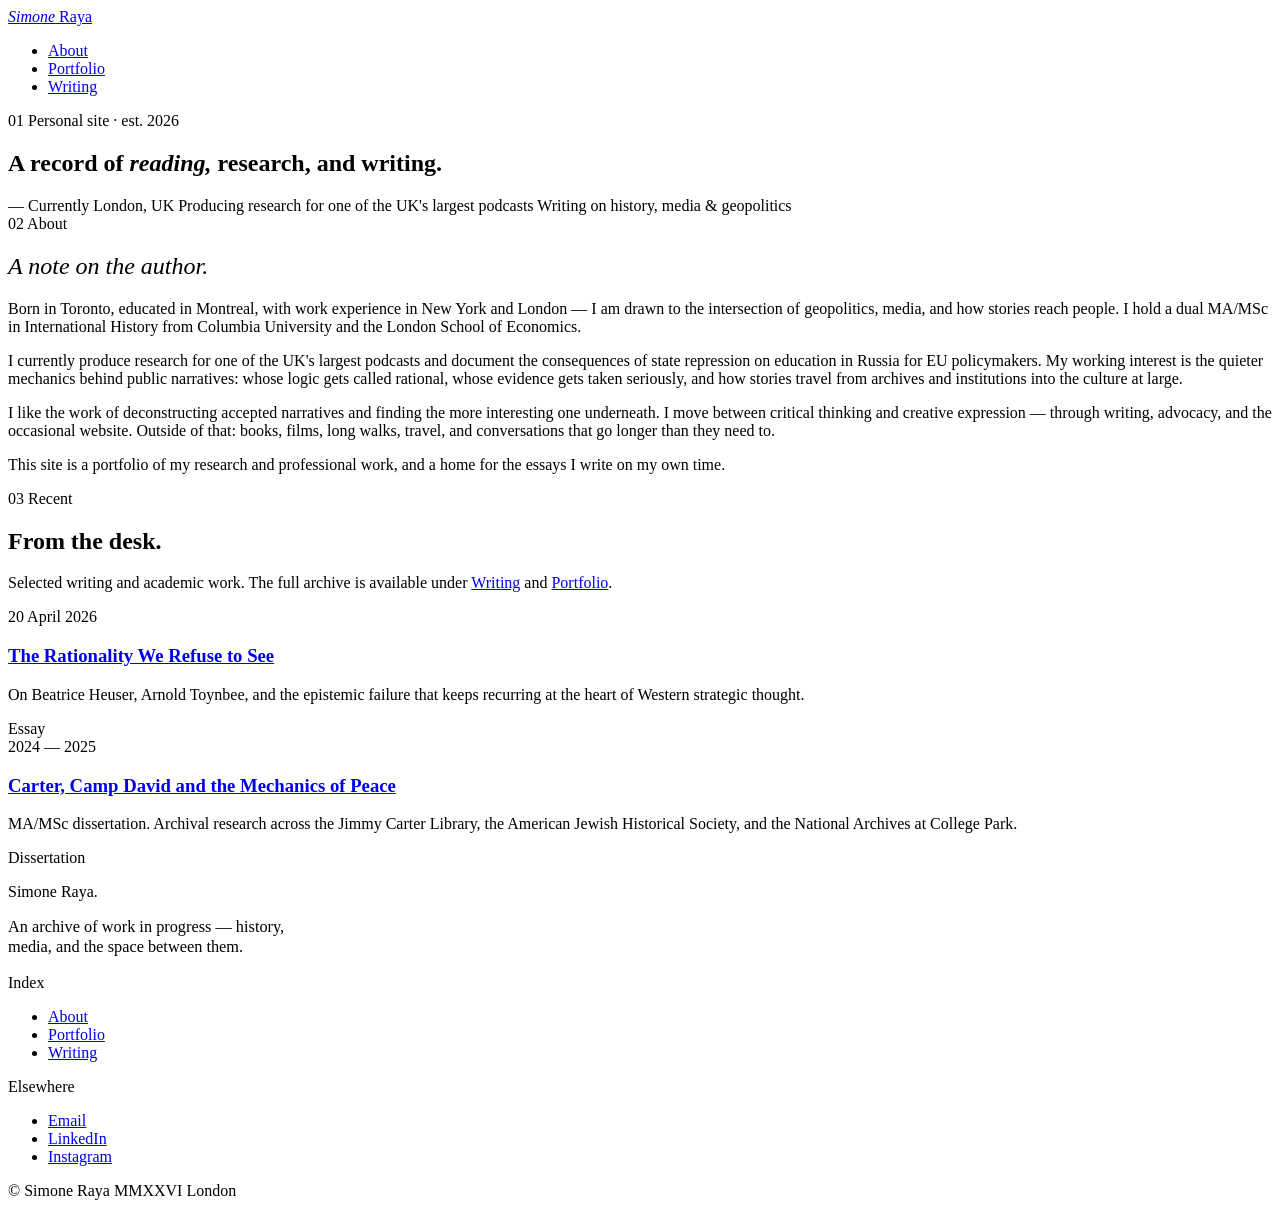
==== index.html @ cb86c195 "Add pages" ====
<!DOCTYPE html>
<html lang="en">
<head>
<meta charset="UTF-8">
<meta name="viewport" content="width=device-width, initial-scale=1.0">
<title>Simone Raya — International Historian, Researcher, Writer</title>
<meta name="description" content="Personal site of Simone Raya. International history, media research, essays.">
<link rel="stylesheet" href="css/style.css">
<link rel="icon" href="data:image/svg+xml,%3Csvg xmlns='http://www.w3.org/2000/svg' viewBox='0 0 100 100'%3E%3Ctext y='.9em' font-size='90' font-family='serif' font-style='italic'%3ES%3C/text%3E%3C/svg%3E">
</head>
<body>

<nav class="nav">
    <div class="nav-inner">
        <a href="index.html" class="nav-brand"><em>Simone</em> Raya</a>
        <ul class="nav-links">
            <li><a href="index.html">About</a></li>
            <li><a href="portfolio.html">Portfolio</a></li>
            <li><a href="blog.html">Writing</a></li>
        </ul>
    </div>
</nav>

<section class="hero">
    <div class="container">
        <div class="hero-grid">
            <div class="fade-in">
                <span class="eyebrow"><span class="eyebrow-num">01</span> Personal site · est. 2026</span>
                <h1 class="hero-title">A record of <em>reading,</em> research, and writing.</h1>
            </div>
            <div class="hero-meta fade-in">
                <span>— Currently</span>
                <span>London, UK</span>
                <span>Producing research for one of the UK's largest podcasts</span>
                <span>Writing on history, media &amp; geopolitics</span>
            </div>
        </div>
    </div>
</section>

<section id="about">
    <div class="container">
        <div class="about-grid">
            <div class="about-label fade-in">
                <span class="eyebrow"><span class="eyebrow-num">02</span> About</span>
                <h2 class="display-italic" style="font-style: italic; color: var(--burgundy); font-weight: 300;">A note on the author.</h2>
            </div>
            <div class="about-body fade-in">
                <p>Born in Toronto, educated in Montreal, with work experience in New York and London — I am drawn to the intersection of geopolitics, media, and how stories reach people. I hold a dual MA/MSc in International History from Columbia University and the London School of Economics.</p>
                <p>I currently produce research for one of the UK's largest podcasts and document the consequences of state repression on education in Russia for EU policymakers. My working interest is the quieter mechanics behind public narratives: whose logic gets called rational, whose evidence gets taken seriously, and how stories travel from archives and institutions into the culture at large.</p>
                <p>I like the work of deconstructing accepted narratives and finding the more interesting one underneath. I move between critical thinking and creative expression — through writing, advocacy, and the occasional website. Outside of that: books, films, long walks, travel, and conversations that go longer than they need to.</p>
                <p>This site is a portfolio of my research and professional work, and a home for the essays I write on my own time.</p>
            </div>
        </div>
    </div>
</section>

<section id="latest">
    <div class="container">
        <div class="section-head">
            <div>
                <span class="eyebrow"><span class="eyebrow-num">03</span> Recent</span>
                <h2>From the desk.</h2>
            </div>
            <p class="section-head-note">Selected writing and academic work. The full archive is available under <a href="blog.html">Writing</a> and <a href="portfolio.html">Portfolio</a>.</p>
        </div>

        <div class="entry-list">
            <article class="entry fade-in">
                <div class="entry-date">20 April 2026</div>
                <div>
                    <h3 class="entry-title"><a href="posts/rationality-we-refuse-to-see.html">The Rationality We Refuse to See</a></h3>
                    <p class="entry-desc">On Beatrice Heuser, Arnold Toynbee, and the epistemic failure that keeps recurring at the heart of Western strategic thought.</p>
                </div>
                <span class="entry-tag">Essay</span>
            </article>

            <article class="entry fade-in">
                <div class="entry-date">2024 — 2025</div>
                <div>
                    <h3 class="entry-title"><a href="dissertation.html">Carter, Camp David and the Mechanics of Peace</a></h3>
                    <p class="entry-desc">MA/MSc dissertation. Archival research across the Jimmy Carter Library, the American Jewish Historical Society, and the National Archives at College Park.</p>
                </div>
                <span class="entry-tag">Dissertation</span>
            </article>
        </div>
    </div>
</section>

<footer>
    <div class="footer-inner">
        <div>
            <p class="footer-brand">Simone Raya.</p>
            <p style="margin-top: 0.8rem; color: var(--ink-soft); font-size: 1.02rem; max-width: 38ch;">An archive of work in progress — history, media, and the space between them.</p>
        </div>
        <div>
            <p class="footer-label">Index</p>
            <ul class="footer-list">
                <li><a href="index.html">About</a></li>
                <li><a href="portfolio.html">Portfolio</a></li>
                <li><a href="blog.html">Writing</a></li>
            </ul>
        </div>
        <div>
            <p class="footer-label">Elsewhere</p>
            <ul class="footer-list">
                <li><a href="mailto:hello@example.com">Email</a></li>
                <li><a href="#">LinkedIn</a></li>
                <li><a href="#">Instagram</a></li>
            </ul>
        </div>
    </div>
    <div class="footer-meta">
        <span>© Simone Raya MMXXVI</span>
        <span>London</span>
    </div>
</footer>

<script src="js/main.js"></script>
</body>
</html>
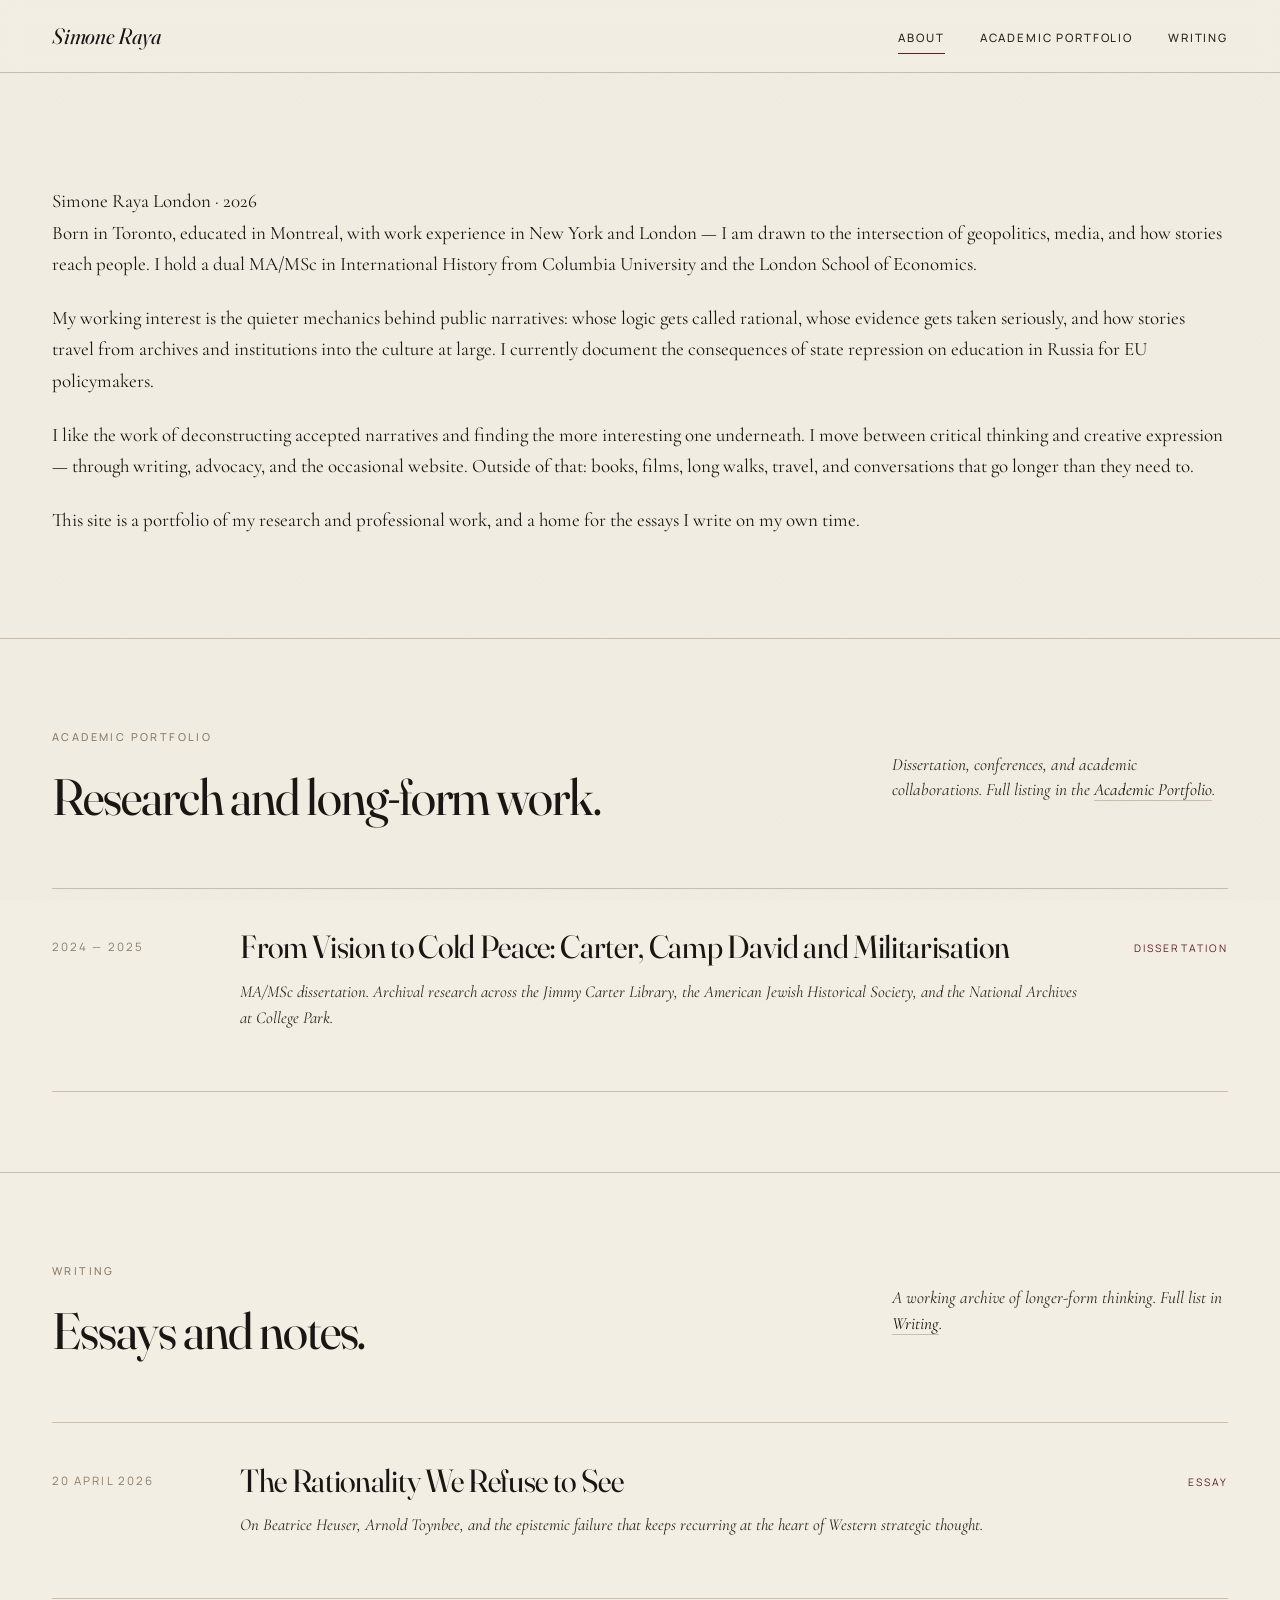
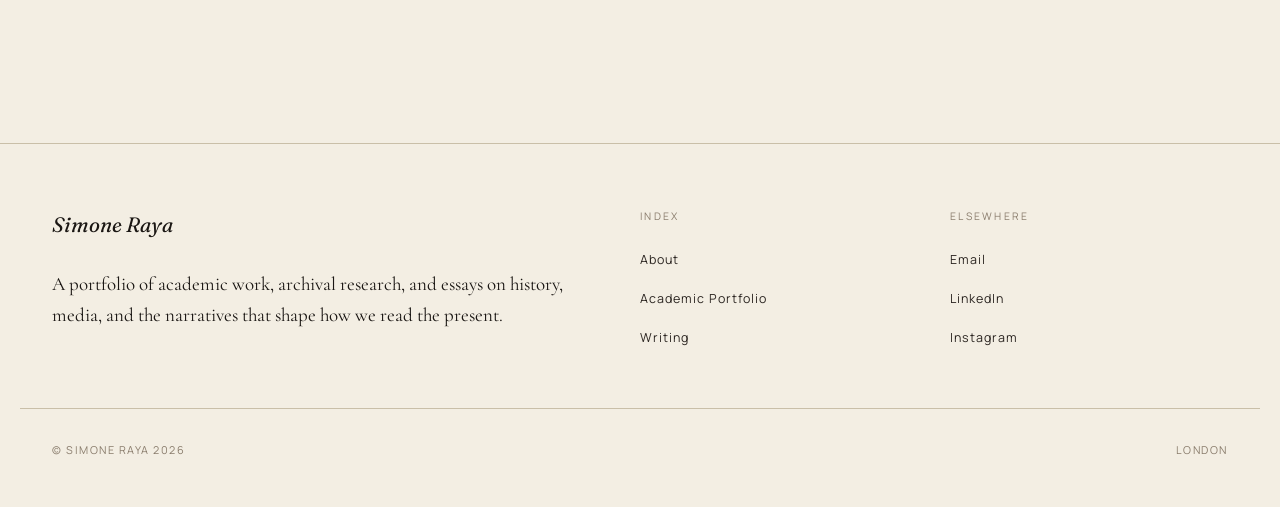
==== commit c5ec1f7d: "Initial site" ====
--- a/index.html
+++ b/index.html
@@ -3,19 +3,19 @@
 <head>
 <meta charset="UTF-8">
 <meta name="viewport" content="width=device-width, initial-scale=1.0">
-<title>Simone Raya — International Historian, Researcher, Writer</title>
+<title>Simone Raya — Historian, Researcher, Writer</title>
 <meta name="description" content="Personal site of Simone Raya. International history, media research, essays.">
 <link rel="stylesheet" href="css/style.css">
-<link rel="icon" href="data:image/svg+xml,%3Csvg xmlns='http://www.w3.org/2000/svg' viewBox='0 0 100 100'%3E%3Ctext y='.9em' font-size='90' font-family='serif' font-style='italic'%3ES%3C/text%3E%3C/svg%3E">
+<link rel="icon" href="data:image/svg+xml,%3Csvg xmlns='http://www.w3.org/2000/svg' viewBox='0 0 100 100'%3E%3Ctext y='.9em' font-size='90' font-weight='700' font-family='sans-serif'%3ES%3C/text%3E%3C/svg%3E">
 </head>
 <body>
 
 <nav class="nav">
     <div class="nav-inner">
-        <a href="index.html" class="nav-brand"><em>Simone</em> Raya</a>
+        <a href="index.html" class="nav-brand">Simone Raya</a>
         <ul class="nav-links">
             <li><a href="index.html">About</a></li>
-            <li><a href="portfolio.html">Portfolio</a></li>
+            <li><a href="portfolio.html">Academic Portfolio</a></li>
             <li><a href="blog.html">Writing</a></li>
         </ul>
     </div>
@@ -23,46 +23,54 @@
 
 <section class="hero">
     <div class="container">
-        <div class="hero-grid">
-            <div class="fade-in">
-                <span class="eyebrow"><span class="eyebrow-num">01</span> Personal site · est. 2026</span>
-                <h1 class="hero-title">A record of <em>reading,</em> research, and writing.</h1>
-            </div>
-            <div class="hero-meta fade-in">
-                <span>— Currently</span>
-                <span>London, UK</span>
-                <span>Producing research for one of the UK's largest podcasts</span>
-                <span>Writing on history, media &amp; geopolitics</span>
-            </div>
+        <div class="hero-masthead fade-in">
+            <span class="hero-masthead-name">Simone Raya</span>
+            <span class="hero-masthead-meta">London · 2026</span>
+        </div>
+
+        <div class="hero-body fade-in">
+            <p>Born in Toronto, educated in Montreal, with work experience in New York and London — I am drawn to the intersection of geopolitics, media, and how stories reach people. I hold a dual MA/MSc in International History from Columbia University and the London School of Economics.</p>
+
+            <p>My working interest is the quieter mechanics behind public narratives: whose logic gets called rational, whose evidence gets taken seriously, and how stories travel from archives and institutions into the culture at large. I currently document the consequences of state repression on education in Russia for EU policymakers.</p>
+
+            <p>I like the work of deconstructing accepted narratives and finding the more interesting one underneath. I move between critical thinking and creative expression — through writing, advocacy, and the occasional website. Outside of that: books, films, long walks, travel, and conversations that go longer than they need to.</p>
+
+            <p>This site is a portfolio of my research and professional work, and a home for the essays I write on my own time.</p>
         </div>
     </div>
 </section>
 
-<section id="about">
+<section id="portfolio-preview">
     <div class="container">
-        <div class="about-grid">
-            <div class="about-label fade-in">
-                <span class="eyebrow"><span class="eyebrow-num">02</span> About</span>
-                <h2 class="display-italic" style="font-style: italic; color: var(--burgundy); font-weight: 300;">A note on the author.</h2>
+        <div class="section-head">
+            <div>
+                <span class="eyebrow">Academic Portfolio</span>
+                <h2 class="section-title">Research and long-form work.</h2>
             </div>
-            <div class="about-body fade-in">
-                <p>Born in Toronto, educated in Montreal, with work experience in New York and London — I am drawn to the intersection of geopolitics, media, and how stories reach people. I hold a dual MA/MSc in International History from Columbia University and the London School of Economics.</p>
-                <p>I currently produce research for one of the UK's largest podcasts and document the consequences of state repression on education in Russia for EU policymakers. My working interest is the quieter mechanics behind public narratives: whose logic gets called rational, whose evidence gets taken seriously, and how stories travel from archives and institutions into the culture at large.</p>
-                <p>I like the work of deconstructing accepted narratives and finding the more interesting one underneath. I move between critical thinking and creative expression — through writing, advocacy, and the occasional website. Outside of that: books, films, long walks, travel, and conversations that go longer than they need to.</p>
-                <p>This site is a portfolio of my research and professional work, and a home for the essays I write on my own time.</p>
-            </div>
+            <p class="section-head-note">Dissertation, conferences, and academic collaborations. Full listing in the <a href="portfolio.html">Academic Portfolio</a>.</p>
+        </div>
+
+        <div class="entry-list">
+            <article class="entry fade-in">
+                <div class="entry-date">2024 — 2025</div>
+                <div>
+                    <h3 class="entry-title"><a href="dissertation.html">From Vision to Cold Peace: Carter, Camp David and Militarisation</a></h3>
+                    <p class="entry-desc">MA/MSc dissertation. Archival research across the Jimmy Carter Library, the American Jewish Historical Society, and the National Archives at College Park.</p>
+                </div>
+                <span class="entry-tag">Dissertation</span>
+            </article>
         </div>
     </div>
 </section>
 
-<section id="latest">
+<section id="writing-preview">
     <div class="container">
         <div class="section-head">
             <div>
-                <span class="eyebrow"><span class="eyebrow-num">03</span> Recent</span>
-                <h2>From the desk.</h2>
+                <span class="eyebrow">Writing</span>
+                <h2 class="section-title">Essays and notes.</h2>
             </div>
-            <p class="section-head-note">Selected writing and academic work. The full archive is available under <a href="blog.html">Writing</a> and <a href="portfolio.html">Portfolio</a>.</p>
+            <p class="section-head-note">A working archive of longer-form thinking. Full list in <a href="blog.html">Writing</a>.</p>
         </div>
 
         <div class="entry-list">
@@ -74,15 +82,6 @@
                 </div>
                 <span class="entry-tag">Essay</span>
             </article>
-
-            <article class="entry fade-in">
-                <div class="entry-date">2024 — 2025</div>
-                <div>
-                    <h3 class="entry-title"><a href="dissertation.html">Carter, Camp David and the Mechanics of Peace</a></h3>
-                    <p class="entry-desc">MA/MSc dissertation. Archival research across the Jimmy Carter Library, the American Jewish Historical Society, and the National Archives at College Park.</p>
-                </div>
-                <span class="entry-tag">Dissertation</span>
-            </article>
         </div>
     </div>
 </section>
@@ -90,14 +89,14 @@
 <footer>
     <div class="footer-inner">
         <div>
-            <p class="footer-brand">Simone Raya.</p>
-            <p style="margin-top: 0.8rem; color: var(--ink-soft); font-size: 1.02rem; max-width: 38ch;">An archive of work in progress — history, media, and the space between them.</p>
+            <p class="footer-brand">Simone Raya</p>
+            <p class="footer-tag">A portfolio of academic work, archival research, and essays on history, media, and the narratives that shape how we read the present.</p>
         </div>
         <div>
             <p class="footer-label">Index</p>
             <ul class="footer-list">
                 <li><a href="index.html">About</a></li>
-                <li><a href="portfolio.html">Portfolio</a></li>
+                <li><a href="portfolio.html">Academic Portfolio</a></li>
                 <li><a href="blog.html">Writing</a></li>
             </ul>
         </div>
@@ -111,7 +110,7 @@
         </div>
     </div>
     <div class="footer-meta">
-        <span>© Simone Raya MMXXVI</span>
+        <span>© Simone Raya 2026</span>
         <span>London</span>
     </div>
 </footer>
--- a/css/style.css
+++ b/css/style.css
@@ -0,0 +1,819 @@
+/* ---------- Simone Raya · editorial personal site ---------- */
+
+@import url('https://fonts.googleapis.com/css2?family=Fraunces:ital,opsz,wght@0,9..144,300;0,9..144,400;0,9..144,500;0,9..144,600;0,9..144,700;1,9..144,400;1,9..144,500&family=Cormorant+Garamond:ital,wght@0,300;0,400;0,500;0,600;1,400;1,500&family=Manrope:wght@300;400;500;600&display=swap');
+
+:root {
+    --cream: #F3EEE3;
+    --cream-soft: #EDE6D7;
+    --ivory: #FAF6ED;
+    --ink: #1A1613;
+    --ink-soft: #2C2622;
+    --burgundy: #5E2028;
+    --burgundy-hover: #7A2A34;
+    --taupe: #8A7D6D;
+    --taupe-soft: #A89A88;
+    --rule: #C9BFA8;
+    --gold: #A8825C;
+
+    --display: 'Fraunces', 'Times New Roman', serif;
+    --body: 'Cormorant Garamond', 'Georgia', serif;
+    --ui: 'Manrope', 'Helvetica Neue', sans-serif;
+
+    --max: 1240px;
+    --measure: 680px;
+}
+
+* {
+    box-sizing: border-box;
+    margin: 0;
+    padding: 0;
+}
+
+html {
+    scroll-behavior: smooth;
+}
+
+body {
+    background: var(--cream);
+    color: var(--ink);
+    font-family: var(--body);
+    font-size: 19px;
+    line-height: 1.65;
+    font-weight: 400;
+    -webkit-font-smoothing: antialiased;
+    text-rendering: optimizeLegibility;
+    position: relative;
+    overflow-x: hidden;
+}
+
+/* Paper grain */
+body::before {
+    content: '';
+    position: fixed;
+    inset: 0;
+    pointer-events: none;
+    z-index: 1;
+    opacity: 0.35;
+    mix-blend-mode: multiply;
+    background-image: url("data:image/svg+xml;utf8,<svg xmlns='http://www.w3.org/2000/svg' width='240' height='240'><filter id='n'><feTurbulence type='fractalNoise' baseFrequency='0.85' numOctaves='2' stitchTiles='stitch'/><feColorMatrix values='0 0 0 0 0.1 0 0 0 0 0.09 0 0 0 0 0.07 0 0 0 0.08 0'/></filter><rect width='100%' height='100%' filter='url(%23n)'/></svg>");
+}
+
+/* ---------- Typography ---------- */
+
+h1, h2, h3, h4, h5 {
+    font-family: var(--display);
+    font-weight: 400;
+    letter-spacing: -0.01em;
+    font-variation-settings: "opsz" 144;
+    color: var(--ink);
+}
+
+h1 {
+    font-size: clamp(3rem, 7vw, 6.5rem);
+    line-height: 0.95;
+    letter-spacing: -0.03em;
+    font-weight: 300;
+}
+
+h2 {
+    font-size: clamp(2rem, 4vw, 3.2rem);
+    line-height: 1.05;
+    letter-spacing: -0.02em;
+}
+
+h3 {
+    font-size: clamp(1.4rem, 2.2vw, 1.9rem);
+    line-height: 1.2;
+}
+
+.display-italic {
+    font-style: italic;
+    font-variation-settings: "opsz" 144, "SOFT" 50;
+}
+
+p { margin-bottom: 1.2em; }
+
+a {
+    color: var(--ink);
+    text-decoration: none;
+    border-bottom: 1px solid var(--rule);
+    transition: border-color 220ms ease, color 220ms ease;
+}
+
+a:hover {
+    color: var(--burgundy);
+    border-bottom-color: var(--burgundy);
+}
+
+/* ---------- Nav ---------- */
+
+.nav {
+    position: sticky;
+    top: 0;
+    z-index: 100;
+    background: rgba(243, 238, 227, 0.85);
+    backdrop-filter: blur(10px);
+    -webkit-backdrop-filter: blur(10px);
+    border-bottom: 1px solid var(--rule);
+}
+
+.nav-inner {
+    max-width: var(--max);
+    margin: 0 auto;
+    padding: 1.1rem 2rem;
+    display: flex;
+    align-items: center;
+    justify-content: space-between;
+    gap: 2rem;
+}
+
+.nav-brand {
+    font-family: var(--display);
+    font-size: 1.4rem;
+    font-weight: 400;
+    letter-spacing: -0.01em;
+    border: none;
+    font-style: italic;
+    font-variation-settings: "opsz" 144;
+}
+
+.nav-brand em {
+    font-style: normal;
+}
+
+.nav-links {
+    display: flex;
+    gap: 2.2rem;
+    list-style: none;
+    align-items: center;
+}
+
+.nav-links a {
+    font-family: var(--ui);
+    font-size: 0.72rem;
+    font-weight: 500;
+    text-transform: uppercase;
+    letter-spacing: 0.16em;
+    color: var(--ink-soft);
+    border: none;
+    position: relative;
+    padding: 0.4rem 0;
+}
+
+.nav-links a::after {
+    content: '';
+    position: absolute;
+    bottom: -2px;
+    left: 0;
+    right: 0;
+    height: 1px;
+    background: var(--burgundy);
+    transform: scaleX(0);
+    transform-origin: left;
+    transition: transform 320ms cubic-bezier(0.77, 0, 0.175, 1);
+}
+
+.nav-links a:hover::after,
+.nav-links a.active::after {
+    transform: scaleX(1);
+}
+
+.nav-links a:hover {
+    color: var(--burgundy);
+}
+
+/* ---------- Layout ---------- */
+
+.container {
+    max-width: var(--max);
+    margin: 0 auto;
+    padding: 0 2rem;
+    position: relative;
+    z-index: 2;
+}
+
+.narrow {
+    max-width: 760px;
+}
+
+.measure {
+    max-width: var(--measure);
+}
+
+section {
+    padding: 5rem 0;
+    position: relative;
+}
+
+section + section {
+    border-top: 1px solid var(--rule);
+}
+
+/* ---------- Eyebrow labels ---------- */
+
+.eyebrow {
+    font-family: var(--ui);
+    font-size: 0.68rem;
+    font-weight: 500;
+    letter-spacing: 0.22em;
+    text-transform: uppercase;
+    color: var(--taupe);
+    margin-bottom: 1.5rem;
+    display: inline-block;
+}
+
+.eyebrow-num {
+    color: var(--burgundy);
+    margin-right: 0.8rem;
+    font-variant-numeric: tabular-nums;
+}
+
+/* ---------- Hero ---------- */
+
+.hero {
+    padding: 7rem 0 5rem;
+    position: relative;
+}
+
+.hero-grid {
+    display: grid;
+    grid-template-columns: 1fr;
+    gap: 3rem;
+    align-items: end;
+}
+
+@media (min-width: 900px) {
+    .hero-grid {
+        grid-template-columns: 1.2fr 1fr;
+        gap: 5rem;
+    }
+}
+
+.hero-title {
+    font-weight: 300;
+    font-variation-settings: "opsz" 144, "SOFT" 100;
+}
+
+.hero-title em {
+    font-style: italic;
+    color: var(--burgundy);
+    font-weight: 300;
+}
+
+.hero-meta {
+    font-family: var(--ui);
+    font-size: 0.78rem;
+    letter-spacing: 0.14em;
+    text-transform: uppercase;
+    color: var(--taupe);
+    display: flex;
+    flex-direction: column;
+    gap: 0.6rem;
+    padding-bottom: 1rem;
+    border-left: 1px solid var(--rule);
+    padding-left: 1.5rem;
+}
+
+.hero-meta span:first-child {
+    color: var(--burgundy);
+}
+
+/* ---------- About ---------- */
+
+.about-grid {
+    display: grid;
+    grid-template-columns: 1fr;
+    gap: 3rem;
+}
+
+@media (min-width: 820px) {
+    .about-grid {
+        grid-template-columns: 1fr 2fr;
+        gap: 5rem;
+    }
+}
+
+.about-label {
+    position: sticky;
+    top: 6rem;
+    align-self: start;
+}
+
+.about-body {
+    font-size: 1.25rem;
+    line-height: 1.55;
+}
+
+.about-body p:first-of-type {
+    font-size: 1.4rem;
+    line-height: 1.45;
+    margin-bottom: 1.4em;
+}
+
+.about-body p:first-of-type::first-letter {
+    font-family: var(--display);
+    font-size: 4.2em;
+    float: left;
+    line-height: 0.85;
+    padding: 0.12em 0.12em 0 0;
+    font-weight: 400;
+    color: var(--burgundy);
+}
+
+/* ---------- Card grid (blog, portfolio listings) ---------- */
+
+.entry-list {
+    display: flex;
+    flex-direction: column;
+}
+
+.entry {
+    display: grid;
+    grid-template-columns: 1fr;
+    gap: 1rem;
+    padding: 2.5rem 0;
+    border-top: 1px solid var(--rule);
+    transition: padding 260ms ease;
+}
+
+@media (min-width: 820px) {
+    .entry {
+        grid-template-columns: 140px 1fr auto;
+        gap: 3rem;
+        align-items: start;
+    }
+}
+
+.entry:last-child {
+    border-bottom: 1px solid var(--rule);
+}
+
+.entry:hover {
+    padding-left: 1rem;
+}
+
+.entry-date {
+    font-family: var(--ui);
+    font-size: 0.72rem;
+    letter-spacing: 0.18em;
+    text-transform: uppercase;
+    color: var(--taupe);
+    padding-top: 0.5rem;
+}
+
+.entry-title {
+    font-family: var(--display);
+    font-size: clamp(1.5rem, 2.5vw, 2.1rem);
+    font-weight: 400;
+    line-height: 1.15;
+    letter-spacing: -0.01em;
+}
+
+.entry-title a {
+    border: none;
+    color: var(--ink);
+}
+
+.entry-title a:hover {
+    color: var(--burgundy);
+}
+
+.entry-desc {
+    margin-top: 0.8rem;
+    font-size: 1.05rem;
+    line-height: 1.55;
+    color: var(--ink-soft);
+    font-style: italic;
+    font-family: var(--body);
+}
+
+.entry-tag {
+    font-family: var(--ui);
+    font-size: 0.65rem;
+    letter-spacing: 0.2em;
+    text-transform: uppercase;
+    color: var(--burgundy);
+    white-space: nowrap;
+    padding-top: 0.7rem;
+}
+
+/* ---------- Article / essay view ---------- */
+
+.article-header {
+    padding: 6rem 0 4rem;
+    border-bottom: 1px solid var(--rule);
+}
+
+.article-meta {
+    display: flex;
+    gap: 2rem;
+    font-family: var(--ui);
+    font-size: 0.72rem;
+    letter-spacing: 0.18em;
+    text-transform: uppercase;
+    color: var(--taupe);
+    margin-bottom: 2rem;
+}
+
+.article-meta span:first-child {
+    color: var(--burgundy);
+}
+
+.article-title {
+    font-size: clamp(2.4rem, 5vw, 4.5rem);
+    font-weight: 300;
+    line-height: 1;
+    letter-spacing: -0.025em;
+    max-width: 14ch;
+}
+
+.article-subtitle {
+    margin-top: 1.8rem;
+    font-size: 1.3rem;
+    font-style: italic;
+    color: var(--ink-soft);
+    max-width: 42ch;
+    line-height: 1.45;
+}
+
+.article-body {
+    max-width: var(--measure);
+    margin: 0 auto;
+    padding: 5rem 0 6rem;
+    font-size: 1.18rem;
+    line-height: 1.7;
+}
+
+.article-body p {
+    margin-bottom: 1.5em;
+}
+
+.article-body p:first-of-type::first-letter {
+    font-family: var(--display);
+    font-size: 5.2em;
+    float: left;
+    line-height: 0.85;
+    padding: 0.08em 0.12em 0 0;
+    font-weight: 400;
+    color: var(--burgundy);
+    font-style: italic;
+}
+
+.article-body em {
+    font-style: italic;
+}
+
+.article-body h3 {
+    margin: 2.5em 0 0.8em;
+    font-size: 1.5rem;
+}
+
+.pull-quote {
+    font-family: var(--display);
+    font-size: 1.7rem;
+    line-height: 1.25;
+    font-style: italic;
+    font-weight: 300;
+    color: var(--burgundy);
+    padding: 2rem 0 2rem 2rem;
+    border-left: 2px solid var(--burgundy);
+    margin: 3rem 0;
+    letter-spacing: -0.01em;
+}
+
+.article-footer {
+    max-width: var(--measure);
+    margin: 0 auto;
+    padding: 2rem 0 5rem;
+    border-top: 1px solid var(--rule);
+    font-family: var(--ui);
+    font-size: 0.78rem;
+    letter-spacing: 0.12em;
+    text-transform: uppercase;
+    color: var(--taupe);
+    display: flex;
+    justify-content: space-between;
+}
+
+/* ---------- Archival grid ---------- */
+
+.archive-intro {
+    max-width: var(--measure);
+    margin: 0 auto 4rem;
+    font-size: 1.18rem;
+    line-height: 1.7;
+}
+
+.archive-intro p:first-of-type::first-letter {
+    font-family: var(--display);
+    font-size: 4.5em;
+    float: left;
+    line-height: 0.85;
+    padding: 0.1em 0.12em 0 0;
+    color: var(--burgundy);
+    font-style: italic;
+}
+
+.archive-grid {
+    display: grid;
+    grid-template-columns: repeat(12, 1fr);
+    gap: 1.5rem;
+    margin: 4rem 0;
+}
+
+.archive-grid figure {
+    margin: 0;
+    position: relative;
+}
+
+.archive-grid img {
+    width: 100%;
+    height: 100%;
+    object-fit: cover;
+    display: block;
+    filter: contrast(1.02) saturate(0.88);
+    transition: filter 420ms ease, transform 620ms cubic-bezier(0.19, 1, 0.22, 1);
+}
+
+.archive-grid figure:hover img {
+    filter: contrast(1.05) saturate(1);
+    transform: scale(1.01);
+}
+
+.archive-grid figcaption {
+    font-family: var(--ui);
+    font-size: 0.7rem;
+    letter-spacing: 0.14em;
+    text-transform: uppercase;
+    color: var(--taupe);
+    margin-top: 0.7rem;
+    padding-right: 1rem;
+}
+
+.archive-grid figcaption em {
+    font-family: var(--body);
+    font-style: italic;
+    text-transform: none;
+    letter-spacing: 0;
+    font-size: 0.95rem;
+    color: var(--ink-soft);
+    display: block;
+    margin-top: 0.2rem;
+    line-height: 1.3;
+}
+
+.g-a { grid-column: span 7; aspect-ratio: 4/3; }
+.g-b { grid-column: span 5; aspect-ratio: 4/3; }
+.g-c { grid-column: span 5; aspect-ratio: 4/3; }
+.g-d { grid-column: span 7; aspect-ratio: 4/3; }
+.g-e { grid-column: span 6; aspect-ratio: 4/3; }
+.g-f { grid-column: span 6; aspect-ratio: 4/3; }
+
+@media (max-width: 820px) {
+    .archive-grid { grid-template-columns: 1fr; }
+    .g-a, .g-b, .g-c, .g-d, .g-e, .g-f { grid-column: span 1; aspect-ratio: 4/3; }
+}
+
+/* ---------- Portfolio items ---------- */
+
+.port-item {
+    display: grid;
+    grid-template-columns: 1fr;
+    gap: 1.5rem;
+    padding: 3rem 0;
+    border-top: 1px solid var(--rule);
+}
+
+@media (min-width: 820px) {
+    .port-item {
+        grid-template-columns: 200px 1fr;
+        gap: 4rem;
+    }
+}
+
+.port-item:last-child {
+    border-bottom: 1px solid var(--rule);
+}
+
+.port-label {
+    font-family: var(--ui);
+    font-size: 0.7rem;
+    letter-spacing: 0.2em;
+    text-transform: uppercase;
+    color: var(--burgundy);
+}
+
+.port-label .year {
+    display: block;
+    color: var(--taupe);
+    margin-top: 0.3rem;
+    font-variant-numeric: tabular-nums;
+}
+
+.port-title {
+    font-size: clamp(1.5rem, 2.4vw, 2rem);
+    font-weight: 400;
+    line-height: 1.15;
+    margin-bottom: 0.6rem;
+}
+
+.port-title a {
+    border: none;
+}
+
+.port-venue {
+    font-style: italic;
+    color: var(--ink-soft);
+    margin-bottom: 0.9rem;
+    font-size: 1.05rem;
+}
+
+.port-desc {
+    font-size: 1.02rem;
+    line-height: 1.6;
+    color: var(--ink-soft);
+    max-width: 62ch;
+}
+
+.port-link {
+    display: inline-block;
+    margin-top: 1.2rem;
+    font-family: var(--ui);
+    font-size: 0.7rem;
+    letter-spacing: 0.18em;
+    text-transform: uppercase;
+    border: none;
+    color: var(--burgundy);
+    padding-bottom: 2px;
+    border-bottom: 1px solid var(--burgundy);
+}
+
+/* ---------- Footer ---------- */
+
+footer {
+    border-top: 1px solid var(--rule);
+    padding: 4rem 0 3rem;
+    margin-top: 4rem;
+}
+
+.footer-inner {
+    max-width: var(--max);
+    margin: 0 auto;
+    padding: 0 2rem;
+    display: grid;
+    grid-template-columns: 1fr;
+    gap: 2rem;
+    position: relative;
+    z-index: 2;
+}
+
+@media (min-width: 820px) {
+    .footer-inner {
+        grid-template-columns: 2fr 1fr 1fr;
+    }
+}
+
+.footer-brand {
+    font-family: var(--display);
+    font-style: italic;
+    font-size: 1.3rem;
+}
+
+.footer-list {
+    list-style: none;
+}
+
+.footer-list li {
+    margin-bottom: 0.5rem;
+}
+
+.footer-list a {
+    font-family: var(--ui);
+    font-size: 0.78rem;
+    letter-spacing: 0.08em;
+    color: var(--ink-soft);
+    border: none;
+}
+
+.footer-list a:hover { color: var(--burgundy); }
+
+.footer-label {
+    font-family: var(--ui);
+    font-size: 0.65rem;
+    letter-spacing: 0.22em;
+    text-transform: uppercase;
+    color: var(--taupe);
+    margin-bottom: 1rem;
+}
+
+.footer-meta {
+    max-width: var(--max);
+    margin: 3rem auto 0;
+    padding: 2rem 2rem 0;
+    border-top: 1px solid var(--rule);
+    display: flex;
+    justify-content: space-between;
+    font-family: var(--ui);
+    font-size: 0.68rem;
+    letter-spacing: 0.14em;
+    text-transform: uppercase;
+    color: var(--taupe);
+}
+
+/* ---------- Back link ---------- */
+
+.back-link {
+    display: inline-block;
+    margin-bottom: 2rem;
+    font-family: var(--ui);
+    font-size: 0.72rem;
+    letter-spacing: 0.18em;
+    text-transform: uppercase;
+    color: var(--taupe);
+    border: none;
+}
+
+.back-link::before {
+    content: '← ';
+    margin-right: 0.3rem;
+}
+
+/* ---------- Section header ---------- */
+
+.section-head {
+    display: grid;
+    grid-template-columns: 1fr;
+    gap: 2rem;
+    margin-bottom: 4rem;
+    align-items: end;
+}
+
+@media (min-width: 820px) {
+    .section-head {
+        grid-template-columns: 1fr 1fr;
+        gap: 4rem;
+    }
+}
+
+.section-head-note {
+    font-style: italic;
+    color: var(--ink-soft);
+    font-size: 1.08rem;
+    max-width: 42ch;
+    justify-self: end;
+    line-height: 1.5;
+}
+
+/* ---------- Animations ---------- */
+
+.fade-in {
+    opacity: 0;
+    transform: translateY(14px);
+    transition: opacity 900ms cubic-bezier(0.19, 1, 0.22, 1), transform 900ms cubic-bezier(0.19, 1, 0.22, 1);
+}
+
+.fade-in.visible {
+    opacity: 1;
+    transform: translateY(0);
+}
+
+.fade-in:nth-child(2) { transition-delay: 100ms; }
+.fade-in:nth-child(3) { transition-delay: 200ms; }
+.fade-in:nth-child(4) { transition-delay: 300ms; }
+
+/* ---------- Utilities ---------- */
+
+.hr-ornament {
+    display: flex;
+    align-items: center;
+    justify-content: center;
+    gap: 1.2rem;
+    margin: 4rem auto;
+    color: var(--taupe);
+    font-family: var(--display);
+    font-size: 1.2rem;
+}
+
+.hr-ornament::before,
+.hr-ornament::after {
+    content: '';
+    flex: 1;
+    max-width: 60px;
+    height: 1px;
+    background: var(--rule);
+}
+
+/* ---------- Mobile nav adjustments ---------- */
+
+@media (max-width: 640px) {
+    .nav-inner { padding: 0.9rem 1.3rem; }
+    .nav-links { gap: 1.1rem; }
+    .nav-links a { font-size: 0.65rem; letter-spacing: 0.12em; }
+    .container { padding: 0 1.3rem; }
+    body { font-size: 17px; }
+    section { padding: 3.5rem 0; }
+    .hero { padding: 4rem 0 3rem; }
+    .footer-inner, .footer-meta { padding-left: 1.3rem; padding-right: 1.3rem; }
+    .article-body { padding: 3rem 0 4rem; }
+    .hero-meta { border-left: none; padding-left: 0; border-top: 1px solid var(--rule); padding-top: 1rem; }
+}
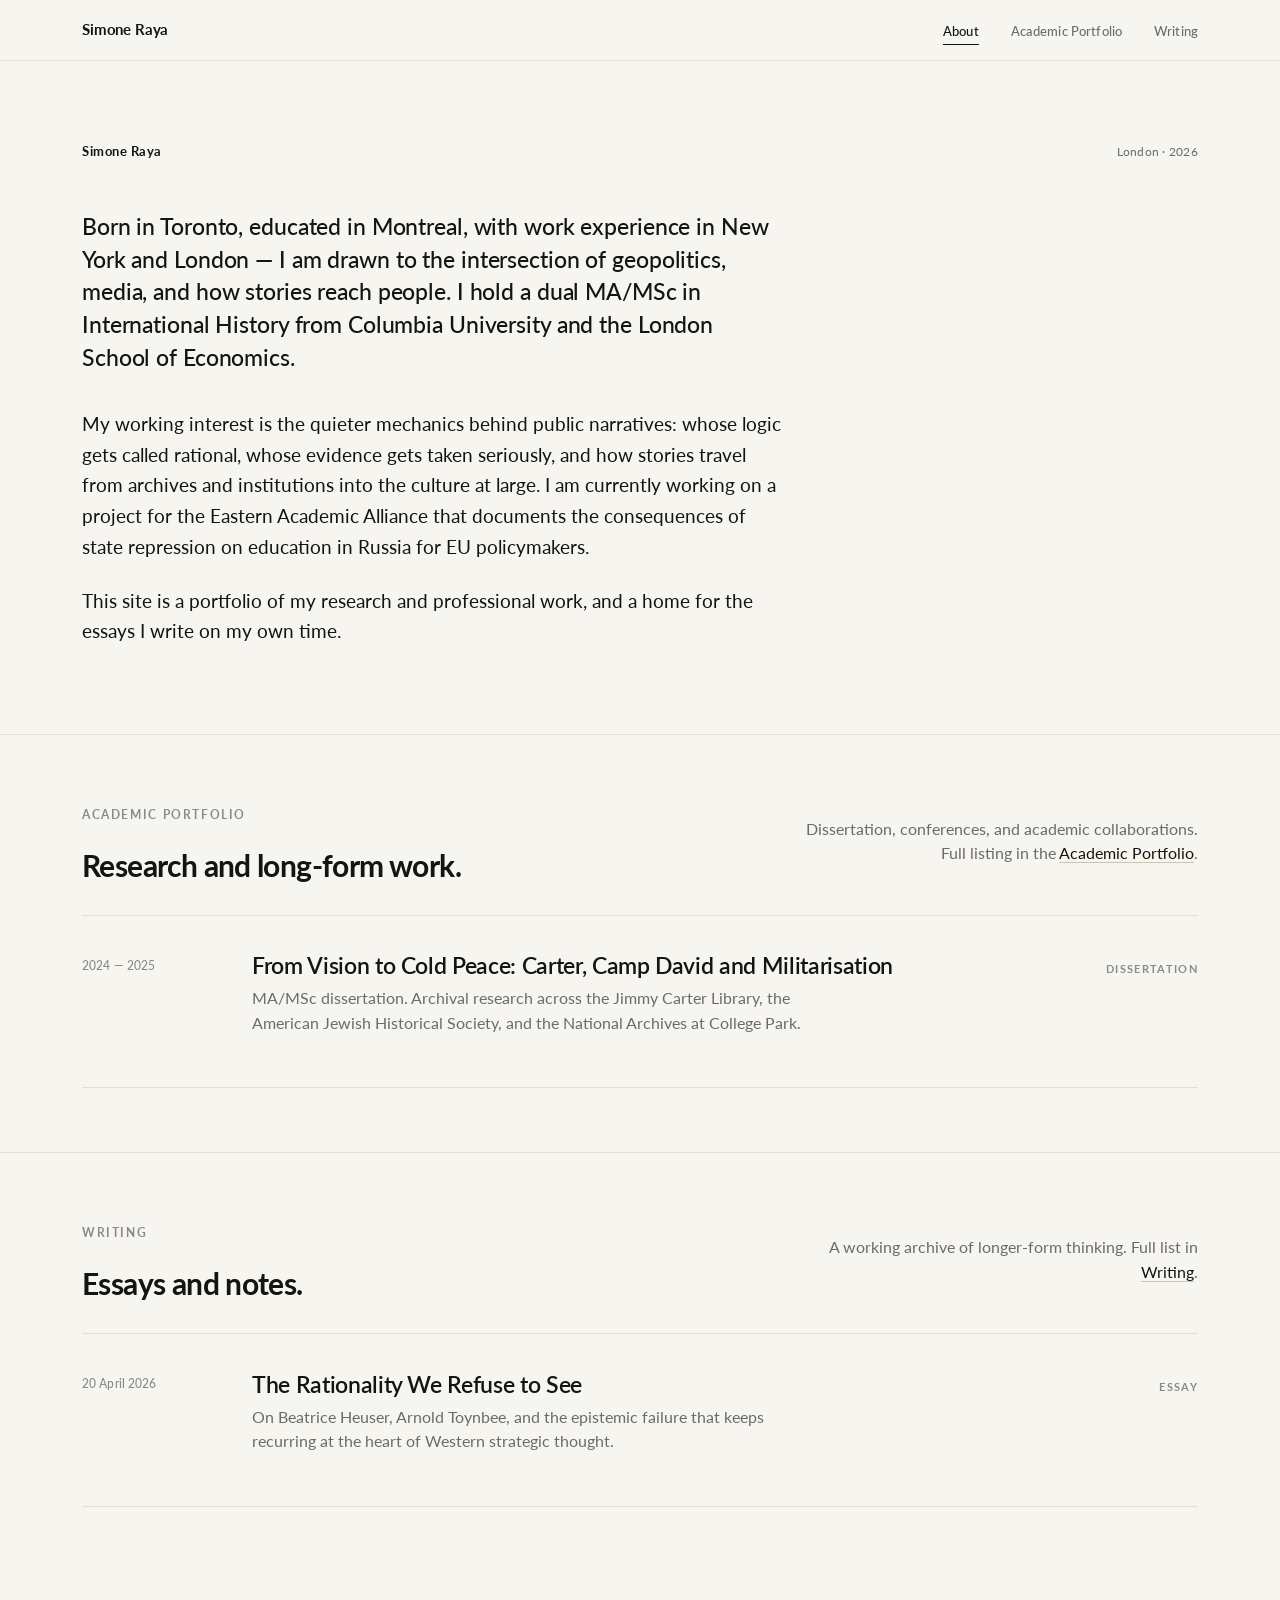
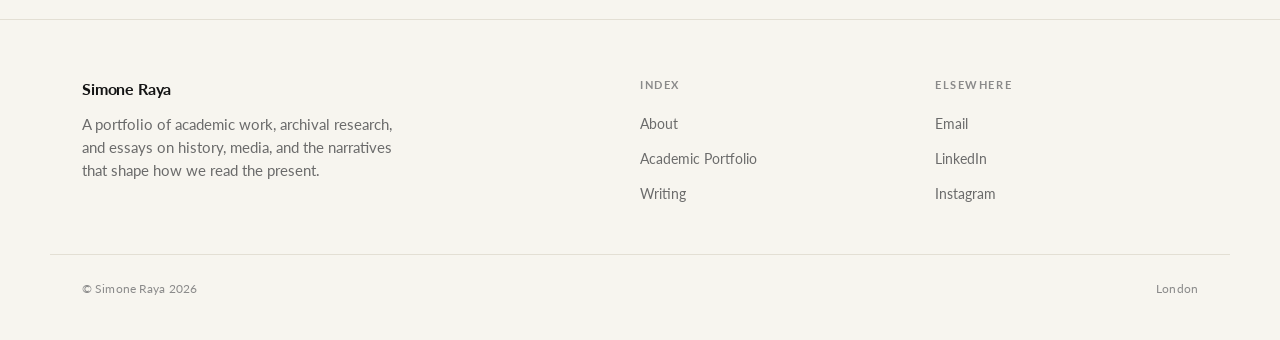
==== commit 9be0a801: "Update index.html" ====
--- a/index.html
+++ b/index.html
@@ -31,9 +31,7 @@
         <div class="hero-body fade-in">
             <p>Born in Toronto, educated in Montreal, with work experience in New York and London — I am drawn to the intersection of geopolitics, media, and how stories reach people. I hold a dual MA/MSc in International History from Columbia University and the London School of Economics.</p>
 
-            <p>My working interest is the quieter mechanics behind public narratives: whose logic gets called rational, whose evidence gets taken seriously, and how stories travel from archives and institutions into the culture at large. I currently document the consequences of state repression on education in Russia for EU policymakers.</p>
-
-            <p>I like the work of deconstructing accepted narratives and finding the more interesting one underneath. I move between critical thinking and creative expression — through writing, advocacy, and the occasional website. Outside of that: books, films, long walks, travel, and conversations that go longer than they need to.</p>
+            <p>My working interest is the quieter mechanics behind public narratives: whose logic gets called rational, whose evidence gets taken seriously, and how stories travel from archives and institutions into the culture at large. I am currently working on a project for the Eastern Academic Alliance that documents the consequences of state repression on education in Russia for EU policymakers.</p>
 
             <p>This site is a portfolio of my research and professional work, and a home for the essays I write on my own time.</p>
         </div>
--- a/css/style.css
+++ b/css/style.css
@@ -1,25 +1,21 @@
-/* ---------- Simone Raya · editorial personal site ---------- */
-
-@import url('https://fonts.googleapis.com/css2?family=Fraunces:ital,opsz,wght@0,9..144,300;0,9..144,400;0,9..144,500;0,9..144,600;0,9..144,700;1,9..144,400;1,9..144,500&family=Cormorant+Garamond:ital,wght@0,300;0,400;0,500;0,600;1,400;1,500&family=Manrope:wght@300;400;500;600&display=swap');
+/* ---------- Simone Raya · personal site ---------- */
+
+@import url('https://fonts.googleapis.com/css2?family=Lato:wght@300;400;500;700;900&display=swap');
 
 :root {
-    --cream: #F3EEE3;
-    --cream-soft: #EDE6D7;
-    --ivory: #FAF6ED;
-    --ink: #1A1613;
-    --ink-soft: #2C2622;
-    --burgundy: #5E2028;
-    --burgundy-hover: #7A2A34;
-    --taupe: #8A7D6D;
-    --taupe-soft: #A89A88;
-    --rule: #C9BFA8;
-    --gold: #A8825C;
-
-    --display: 'Fraunces', 'Times New Roman', serif;
-    --body: 'Cormorant Garamond', 'Georgia', serif;
-    --ui: 'Manrope', 'Helvetica Neue', sans-serif;
-
-    --max: 1240px;
+    --bg: #F7F5EF;
+    --bg-elevated: #FAF9F4;
+    --text: #141414;
+    --text-muted: #6B6B6B;
+    --text-soft: #8A8A8A;
+    --rule: #E3DFD4;
+    --rule-strong: #C9C4B5;
+    --accent: #5E2028;
+    --accent-hover: #7A2A34;
+
+    --font: 'Lato', -apple-system, BlinkMacSystemFont, 'Segoe UI', Helvetica, Arial, sans-serif;
+
+    --max: 1180px;
     --measure: 680px;
 }
 
@@ -34,75 +30,56 @@
 }
 
 body {
-    background: var(--cream);
-    color: var(--ink);
-    font-family: var(--body);
-    font-size: 19px;
+    background: var(--bg);
+    color: var(--text);
+    font-family: var(--font);
+    font-size: 17px;
     line-height: 1.65;
     font-weight: 400;
     -webkit-font-smoothing: antialiased;
+    -moz-osx-font-smoothing: grayscale;
     text-rendering: optimizeLegibility;
-    position: relative;
-    overflow-x: hidden;
-}
-
-/* Paper grain */
-body::before {
-    content: '';
-    position: fixed;
-    inset: 0;
-    pointer-events: none;
-    z-index: 1;
-    opacity: 0.35;
-    mix-blend-mode: multiply;
-    background-image: url("data:image/svg+xml;utf8,<svg xmlns='http://www.w3.org/2000/svg' width='240' height='240'><filter id='n'><feTurbulence type='fractalNoise' baseFrequency='0.85' numOctaves='2' stitchTiles='stitch'/><feColorMatrix values='0 0 0 0 0.1 0 0 0 0 0.09 0 0 0 0 0.07 0 0 0 0.08 0'/></filter><rect width='100%' height='100%' filter='url(%23n)'/></svg>");
 }
 
 /* ---------- Typography ---------- */
 
 h1, h2, h3, h4, h5 {
-    font-family: var(--display);
-    font-weight: 400;
+    font-family: var(--font);
+    font-weight: 700;
+    letter-spacing: -0.02em;
+    color: var(--text);
+    line-height: 1.15;
+}
+
+h1 {
+    font-size: clamp(2rem, 4.5vw, 3.4rem);
+    letter-spacing: -0.03em;
+}
+
+h2 {
+    font-size: clamp(1.5rem, 3vw, 2.1rem);
+}
+
+h3 {
+    font-size: clamp(1.2rem, 2vw, 1.4rem);
+    font-weight: 500;
     letter-spacing: -0.01em;
-    font-variation-settings: "opsz" 144;
-    color: var(--ink);
-}
-
-h1 {
-    font-size: clamp(3rem, 7vw, 6.5rem);
-    line-height: 0.95;
-    letter-spacing: -0.03em;
-    font-weight: 300;
-}
-
-h2 {
-    font-size: clamp(2rem, 4vw, 3.2rem);
-    line-height: 1.05;
-    letter-spacing: -0.02em;
-}
-
-h3 {
-    font-size: clamp(1.4rem, 2.2vw, 1.9rem);
-    line-height: 1.2;
-}
-
-.display-italic {
-    font-style: italic;
-    font-variation-settings: "opsz" 144, "SOFT" 50;
-}
-
-p { margin-bottom: 1.2em; }
+}
+
+p { margin-bottom: 1.1em; }
+
+em { font-style: italic; }
 
 a {
-    color: var(--ink);
+    color: var(--text);
     text-decoration: none;
-    border-bottom: 1px solid var(--rule);
-    transition: border-color 220ms ease, color 220ms ease;
+    border-bottom: 1px solid var(--rule-strong);
+    transition: border-color 200ms ease, color 200ms ease;
 }
 
 a:hover {
-    color: var(--burgundy);
-    border-bottom-color: var(--burgundy);
+    color: var(--accent);
+    border-bottom-color: var(--accent);
 }
 
 /* ---------- Nav ---------- */
@@ -111,16 +88,16 @@
     position: sticky;
     top: 0;
     z-index: 100;
-    background: rgba(243, 238, 227, 0.85);
-    backdrop-filter: blur(10px);
-    -webkit-backdrop-filter: blur(10px);
+    background: rgba(247, 245, 239, 0.9);
+    backdrop-filter: blur(12px);
+    -webkit-backdrop-filter: blur(12px);
     border-bottom: 1px solid var(--rule);
 }
 
 .nav-inner {
     max-width: var(--max);
     margin: 0 auto;
-    padding: 1.1rem 2rem;
+    padding: 1rem 2rem;
     display: flex;
     align-items: center;
     justify-content: space-between;
@@ -128,33 +105,25 @@
 }
 
 .nav-brand {
-    font-family: var(--display);
-    font-size: 1.4rem;
-    font-weight: 400;
+    font-size: 0.95rem;
+    font-weight: 700;
     letter-spacing: -0.01em;
     border: none;
-    font-style: italic;
-    font-variation-settings: "opsz" 144;
-}
-
-.nav-brand em {
-    font-style: normal;
+    color: var(--text);
 }
 
 .nav-links {
     display: flex;
-    gap: 2.2rem;
+    gap: 2rem;
     list-style: none;
     align-items: center;
 }
 
 .nav-links a {
-    font-family: var(--ui);
-    font-size: 0.72rem;
-    font-weight: 500;
-    text-transform: uppercase;
-    letter-spacing: 0.16em;
-    color: var(--ink-soft);
+    font-size: 0.82rem;
+    font-weight: 500;
+    letter-spacing: 0.01em;
+    color: var(--text-muted);
     border: none;
     position: relative;
     padding: 0.4rem 0;
@@ -163,14 +132,14 @@
 .nav-links a::after {
     content: '';
     position: absolute;
-    bottom: -2px;
+    bottom: 0;
     left: 0;
     right: 0;
     height: 1px;
-    background: var(--burgundy);
+    background: var(--text);
     transform: scaleX(0);
     transform-origin: left;
-    transition: transform 320ms cubic-bezier(0.77, 0, 0.175, 1);
+    transition: transform 240ms ease;
 }
 
 .nav-links a:hover::after,
@@ -178,8 +147,9 @@
     transform: scaleX(1);
 }
 
-.nav-links a:hover {
-    color: var(--burgundy);
+.nav-links a:hover,
+.nav-links a.active {
+    color: var(--text);
 }
 
 /* ---------- Layout ---------- */
@@ -188,139 +158,73 @@
     max-width: var(--max);
     margin: 0 auto;
     padding: 0 2rem;
-    position: relative;
-    z-index: 2;
-}
-
-.narrow {
-    max-width: 760px;
-}
-
-.measure {
-    max-width: var(--measure);
-}
-
-section {
-    padding: 5rem 0;
-    position: relative;
-}
-
-section + section {
-    border-top: 1px solid var(--rule);
-}
+}
+
+.narrow { max-width: 800px; }
+.measure { max-width: var(--measure); }
+
+section { padding: 4rem 0; }
+section + section { border-top: 1px solid var(--rule); }
 
 /* ---------- Eyebrow labels ---------- */
 
 .eyebrow {
-    font-family: var(--ui);
-    font-size: 0.68rem;
-    font-weight: 500;
-    letter-spacing: 0.22em;
+    font-size: 0.72rem;
+    font-weight: 700;
+    letter-spacing: 0.14em;
     text-transform: uppercase;
-    color: var(--taupe);
+    color: var(--text-soft);
     margin-bottom: 1.5rem;
     display: inline-block;
 }
 
-.eyebrow-num {
-    color: var(--burgundy);
-    margin-right: 0.8rem;
-    font-variant-numeric: tabular-nums;
-}
-
-/* ---------- Hero ---------- */
-
-.hero {
-    padding: 7rem 0 5rem;
-    position: relative;
-}
-
-.hero-grid {
-    display: grid;
-    grid-template-columns: 1fr;
-    gap: 3rem;
-    align-items: end;
-}
-
-@media (min-width: 900px) {
-    .hero-grid {
-        grid-template-columns: 1.2fr 1fr;
-        gap: 5rem;
-    }
-}
-
-.hero-title {
-    font-weight: 300;
-    font-variation-settings: "opsz" 144, "SOFT" 100;
-}
-
-.hero-title em {
-    font-style: italic;
-    color: var(--burgundy);
-    font-weight: 300;
-}
-
-.hero-meta {
-    font-family: var(--ui);
+/* ---------- Hero (about-as-hero) ---------- */
+
+.hero { padding: 5rem 0 4rem; }
+
+.hero-masthead {
+    display: flex;
+    justify-content: space-between;
+    align-items: baseline;
+    margin-bottom: 3rem;
+    flex-wrap: wrap;
+    gap: 1rem;
+}
+
+.hero-masthead-name {
+    font-size: 0.82rem;
+    font-weight: 700;
+    letter-spacing: 0.04em;
+    color: var(--text);
+}
+
+.hero-masthead-meta {
     font-size: 0.78rem;
-    letter-spacing: 0.14em;
-    text-transform: uppercase;
-    color: var(--taupe);
-    display: flex;
-    flex-direction: column;
-    gap: 0.6rem;
-    padding-bottom: 1rem;
-    border-left: 1px solid var(--rule);
-    padding-left: 1.5rem;
-}
-
-.hero-meta span:first-child {
-    color: var(--burgundy);
-}
-
-/* ---------- About ---------- */
-
-.about-grid {
-    display: grid;
-    grid-template-columns: 1fr;
-    gap: 3rem;
-}
-
-@media (min-width: 820px) {
-    .about-grid {
-        grid-template-columns: 1fr 2fr;
-        gap: 5rem;
-    }
-}
-
-.about-label {
-    position: sticky;
-    top: 6rem;
-    align-self: start;
-}
-
-.about-body {
-    font-size: 1.25rem;
-    line-height: 1.55;
-}
-
-.about-body p:first-of-type {
-    font-size: 1.4rem;
+    font-weight: 400;
+    color: var(--text-muted);
+    letter-spacing: 0.02em;
+}
+
+.hero-body {
+    max-width: 700px;
+    font-size: clamp(1.1rem, 1.5vw, 1.25rem);
+    line-height: 1.6;
+    font-weight: 400;
+    color: var(--text);
+}
+
+.hero-body p { margin-bottom: 1.2em; }
+
+.hero-body p:first-child {
+    font-size: 1.18em;
+    font-weight: 500;
+    color: var(--text);
+    margin-bottom: 1.5em;
+    letter-spacing: -0.005em;
     line-height: 1.45;
-    margin-bottom: 1.4em;
-}
-
-.about-body p:first-of-type::first-letter {
-    font-family: var(--display);
-    font-size: 4.2em;
-    float: left;
-    line-height: 0.85;
-    padding: 0.12em 0.12em 0 0;
-    font-weight: 400;
-    color: var(--burgundy);
-}
-
-/* ---------- Card grid (blog, portfolio listings) ---------- */
+}
+
+/* ---------- Entry / card list ---------- */
 
 .entry-list {
     display: flex;
@@ -330,195 +234,203 @@
 .entry {
     display: grid;
     grid-template-columns: 1fr;
-    gap: 1rem;
-    padding: 2.5rem 0;
+    gap: 0.8rem;
+    padding: 2rem 0;
     border-top: 1px solid var(--rule);
-    transition: padding 260ms ease;
+    transition: padding-left 220ms ease;
 }
 
 @media (min-width: 820px) {
     .entry {
-        grid-template-columns: 140px 1fr auto;
+        grid-template-columns: 130px 1fr auto;
+        gap: 2.5rem;
+        align-items: start;
+        padding: 2.2rem 0;
+    }
+}
+
+.entry:last-child { border-bottom: 1px solid var(--rule); }
+
+.entry:hover { padding-left: 0.8rem; }
+
+.entry-date {
+    font-size: 0.78rem;
+    font-weight: 500;
+    color: var(--text-soft);
+    letter-spacing: 0.01em;
+    padding-top: 0.3rem;
+}
+
+.entry-title {
+    font-size: clamp(1.2rem, 1.8vw, 1.45rem);
+    font-weight: 600;
+    line-height: 1.25;
+    letter-spacing: -0.015em;
+    margin-bottom: 0.4rem;
+}
+
+.entry-title a { border: none; color: var(--text); }
+.entry-title a:hover { color: var(--accent); }
+
+.entry-desc {
+    font-size: 0.98rem;
+    line-height: 1.55;
+    color: var(--text-muted);
+    max-width: 62ch;
+}
+
+.entry-tag {
+    font-size: 0.7rem;
+    font-weight: 700;
+    letter-spacing: 0.12em;
+    text-transform: uppercase;
+    color: var(--text-soft);
+    white-space: nowrap;
+    padding-top: 0.55rem;
+}
+
+/* ---------- Section header ---------- */
+
+.section-head {
+    display: grid;
+    grid-template-columns: 1fr;
+    gap: 1rem;
+    margin-bottom: 2rem;
+    align-items: end;
+}
+
+@media (min-width: 820px) {
+    .section-head {
+        grid-template-columns: 1fr 1fr;
         gap: 3rem;
-        align-items: start;
     }
 }
 
-.entry:last-child {
-    border-bottom: 1px solid var(--rule);
-}
-
-.entry:hover {
-    padding-left: 1rem;
-}
-
-.entry-date {
-    font-family: var(--ui);
-    font-size: 0.72rem;
-    letter-spacing: 0.18em;
-    text-transform: uppercase;
-    color: var(--taupe);
-    padding-top: 0.5rem;
-}
-
-.entry-title {
-    font-family: var(--display);
-    font-size: clamp(1.5rem, 2.5vw, 2.1rem);
-    font-weight: 400;
-    line-height: 1.15;
-    letter-spacing: -0.01em;
-}
-
-.entry-title a {
-    border: none;
-    color: var(--ink);
-}
-
-.entry-title a:hover {
-    color: var(--burgundy);
-}
-
-.entry-desc {
-    margin-top: 0.8rem;
-    font-size: 1.05rem;
+.section-head-note {
+    color: var(--text-muted);
+    font-size: 0.98rem;
+    max-width: 46ch;
     line-height: 1.55;
-    color: var(--ink-soft);
-    font-style: italic;
-    font-family: var(--body);
-}
-
-.entry-tag {
-    font-family: var(--ui);
-    font-size: 0.65rem;
-    letter-spacing: 0.2em;
-    text-transform: uppercase;
-    color: var(--burgundy);
-    white-space: nowrap;
-    padding-top: 0.7rem;
+    justify-self: start;
+}
+
+@media (min-width: 820px) {
+    .section-head-note {
+        justify-self: end;
+        text-align: right;
+    }
+}
+
+.section-title {
+    font-size: clamp(1.5rem, 2.5vw, 1.9rem);
+    font-weight: 700;
+    letter-spacing: -0.02em;
 }
 
 /* ---------- Article / essay view ---------- */
 
 .article-header {
-    padding: 6rem 0 4rem;
+    padding: 5rem 0 3rem;
     border-bottom: 1px solid var(--rule);
 }
 
 .article-meta {
     display: flex;
-    gap: 2rem;
-    font-family: var(--ui);
-    font-size: 0.72rem;
-    letter-spacing: 0.18em;
-    text-transform: uppercase;
-    color: var(--taupe);
-    margin-bottom: 2rem;
-}
-
-.article-meta span:first-child {
-    color: var(--burgundy);
-}
+    gap: 1.5rem;
+    font-size: 0.78rem;
+    font-weight: 500;
+    color: var(--text-muted);
+    margin-bottom: 1.8rem;
+    flex-wrap: wrap;
+}
+
+.article-meta span { letter-spacing: 0.02em; }
 
 .article-title {
-    font-size: clamp(2.4rem, 5vw, 4.5rem);
-    font-weight: 300;
-    line-height: 1;
-    letter-spacing: -0.025em;
-    max-width: 14ch;
+    font-size: clamp(1.9rem, 4vw, 3rem);
+    font-weight: 700;
+    line-height: 1.1;
+    letter-spacing: -0.03em;
+    max-width: 20ch;
 }
 
 .article-subtitle {
-    margin-top: 1.8rem;
-    font-size: 1.3rem;
-    font-style: italic;
-    color: var(--ink-soft);
-    max-width: 42ch;
-    line-height: 1.45;
+    margin-top: 1.3rem;
+    font-size: clamp(1.05rem, 1.4vw, 1.2rem);
+    color: var(--text-muted);
+    max-width: 52ch;
+    line-height: 1.5;
+    font-weight: 400;
 }
 
 .article-body {
     max-width: var(--measure);
     margin: 0 auto;
-    padding: 5rem 0 6rem;
-    font-size: 1.18rem;
-    line-height: 1.7;
-}
-
-.article-body p {
-    margin-bottom: 1.5em;
-}
-
-.article-body p:first-of-type::first-letter {
-    font-family: var(--display);
-    font-size: 5.2em;
-    float: left;
-    line-height: 0.85;
-    padding: 0.08em 0.12em 0 0;
-    font-weight: 400;
-    color: var(--burgundy);
-    font-style: italic;
-}
-
-.article-body em {
-    font-style: italic;
-}
+    padding: 3.5rem 0 5rem;
+    font-size: 1.05rem;
+    line-height: 1.75;
+    color: var(--text);
+}
+
+.article-body p { margin-bottom: 1.4em; }
 
 .article-body h3 {
-    margin: 2.5em 0 0.8em;
-    font-size: 1.5rem;
+    margin: 2.2em 0 0.7em;
+    font-size: 1.15rem;
+    font-weight: 700;
+    letter-spacing: -0.01em;
 }
 
 .pull-quote {
-    font-family: var(--display);
-    font-size: 1.7rem;
-    line-height: 1.25;
-    font-style: italic;
-    font-weight: 300;
-    color: var(--burgundy);
-    padding: 2rem 0 2rem 2rem;
-    border-left: 2px solid var(--burgundy);
-    margin: 3rem 0;
+    font-size: 1.3rem;
+    line-height: 1.4;
+    font-weight: 500;
+    color: var(--text);
+    padding: 1.8rem 0 1.8rem 1.5rem;
+    border-left: 2px solid var(--accent);
+    margin: 2.5rem 0;
     letter-spacing: -0.01em;
 }
 
 .article-footer {
     max-width: var(--measure);
     margin: 0 auto;
-    padding: 2rem 0 5rem;
+    padding: 1.8rem 0 4rem;
     border-top: 1px solid var(--rule);
-    font-family: var(--ui);
-    font-size: 0.78rem;
-    letter-spacing: 0.12em;
-    text-transform: uppercase;
-    color: var(--taupe);
+    font-size: 0.8rem;
+    color: var(--text-muted);
     display: flex;
     justify-content: space-between;
+    letter-spacing: 0.01em;
 }
 
 /* ---------- Archival grid ---------- */
 
 .archive-intro {
     max-width: var(--measure);
-    margin: 0 auto 4rem;
-    font-size: 1.18rem;
+    margin: 0 auto 3rem;
+    font-size: 1.05rem;
     line-height: 1.7;
-}
-
-.archive-intro p:first-of-type::first-letter {
-    font-family: var(--display);
-    font-size: 4.5em;
-    float: left;
-    line-height: 0.85;
-    padding: 0.1em 0.12em 0 0;
-    color: var(--burgundy);
-    font-style: italic;
+    color: var(--text);
+}
+
+.archive-intro .eyebrow {
+    display: block;
+    margin-bottom: 1rem;
+}
+
+.archive-intro h2 {
+    font-size: clamp(1.6rem, 2.8vw, 2.1rem);
+    font-weight: 700;
+    margin-bottom: 2rem;
+    letter-spacing: -0.02em;
 }
 
 .archive-grid {
     display: grid;
     grid-template-columns: repeat(12, 1fr);
-    gap: 1.5rem;
-    margin: 4rem 0;
+    gap: 1.2rem;
+    margin: 3rem 0;
 }
 
 .archive-grid figure {
@@ -531,35 +443,35 @@
     height: 100%;
     object-fit: cover;
     display: block;
-    filter: contrast(1.02) saturate(0.88);
-    transition: filter 420ms ease, transform 620ms cubic-bezier(0.19, 1, 0.22, 1);
+    filter: saturate(0.92);
+    transition: filter 360ms ease, transform 480ms cubic-bezier(0.22, 1, 0.36, 1);
+    border-radius: 2px;
 }
 
 .archive-grid figure:hover img {
-    filter: contrast(1.05) saturate(1);
-    transform: scale(1.01);
+    filter: saturate(1);
+    transform: scale(1.005);
 }
 
 .archive-grid figcaption {
-    font-family: var(--ui);
-    font-size: 0.7rem;
-    letter-spacing: 0.14em;
+    font-size: 0.72rem;
+    font-weight: 700;
+    letter-spacing: 0.1em;
     text-transform: uppercase;
-    color: var(--taupe);
+    color: var(--text-soft);
     margin-top: 0.7rem;
-    padding-right: 1rem;
-}
-
-.archive-grid figcaption em {
-    font-family: var(--body);
-    font-style: italic;
+    padding-right: 0.8rem;
+}
+
+.archive-grid figcaption span {
+    font-weight: 400;
     text-transform: none;
     letter-spacing: 0;
-    font-size: 0.95rem;
-    color: var(--ink-soft);
+    font-size: 0.92rem;
+    color: var(--text-muted);
     display: block;
-    margin-top: 0.2rem;
-    line-height: 1.3;
+    margin-top: 0.25rem;
+    line-height: 1.4;
 }
 
 .g-a { grid-column: span 7; aspect-ratio: 4/3; }
@@ -579,81 +491,84 @@
 .port-item {
     display: grid;
     grid-template-columns: 1fr;
-    gap: 1.5rem;
-    padding: 3rem 0;
+    gap: 1rem;
+    padding: 2.5rem 0;
     border-top: 1px solid var(--rule);
 }
 
 @media (min-width: 820px) {
     .port-item {
-        grid-template-columns: 200px 1fr;
-        gap: 4rem;
+        grid-template-columns: 180px 1fr;
+        gap: 3rem;
     }
 }
 
-.port-item:last-child {
-    border-bottom: 1px solid var(--rule);
-}
+.port-item:last-child { border-bottom: 1px solid var(--rule); }
 
 .port-label {
-    font-family: var(--ui);
-    font-size: 0.7rem;
-    letter-spacing: 0.2em;
+    font-size: 0.72rem;
+    font-weight: 700;
+    letter-spacing: 0.12em;
     text-transform: uppercase;
-    color: var(--burgundy);
+    color: var(--text-muted);
 }
 
 .port-label .year {
     display: block;
-    color: var(--taupe);
+    color: var(--text-soft);
     margin-top: 0.3rem;
-    font-variant-numeric: tabular-nums;
+    font-weight: 500;
+    letter-spacing: 0.02em;
 }
 
 .port-title {
-    font-size: clamp(1.5rem, 2.4vw, 2rem);
-    font-weight: 400;
-    line-height: 1.15;
-    margin-bottom: 0.6rem;
-}
-
-.port-title a {
-    border: none;
-}
+    font-size: clamp(1.25rem, 2vw, 1.55rem);
+    font-weight: 700;
+    line-height: 1.2;
+    margin-bottom: 0.5rem;
+    letter-spacing: -0.02em;
+}
+
+.port-title a { border: none; color: var(--text); }
+.port-title a:hover { color: var(--accent); }
 
 .port-venue {
-    font-style: italic;
-    color: var(--ink-soft);
-    margin-bottom: 0.9rem;
-    font-size: 1.05rem;
+    color: var(--text-muted);
+    margin-bottom: 0.8rem;
+    font-size: 0.92rem;
+    font-weight: 500;
 }
 
 .port-desc {
-    font-size: 1.02rem;
+    font-size: 0.98rem;
     line-height: 1.6;
-    color: var(--ink-soft);
+    color: var(--text-muted);
     max-width: 62ch;
 }
 
 .port-link {
     display: inline-block;
-    margin-top: 1.2rem;
-    font-family: var(--ui);
-    font-size: 0.7rem;
-    letter-spacing: 0.18em;
-    text-transform: uppercase;
+    margin-top: 1rem;
+    font-size: 0.82rem;
+    font-weight: 600;
+    letter-spacing: 0.01em;
     border: none;
-    color: var(--burgundy);
+    color: var(--accent);
     padding-bottom: 2px;
-    border-bottom: 1px solid var(--burgundy);
+    border-bottom: 1px solid var(--accent);
+}
+
+.port-link:hover {
+    color: var(--accent-hover);
+    border-bottom-color: var(--accent-hover);
 }
 
 /* ---------- Footer ---------- */
 
 footer {
     border-top: 1px solid var(--rule);
-    padding: 4rem 0 3rem;
-    margin-top: 4rem;
+    padding: 3.5rem 0 2.5rem;
+    margin-top: 3rem;
 }
 
 .footer-inner {
@@ -663,113 +578,82 @@
     display: grid;
     grid-template-columns: 1fr;
     gap: 2rem;
-    position: relative;
-    z-index: 2;
 }
 
 @media (min-width: 820px) {
-    .footer-inner {
-        grid-template-columns: 2fr 1fr 1fr;
-    }
+    .footer-inner { grid-template-columns: 2fr 1fr 1fr; }
 }
 
 .footer-brand {
-    font-family: var(--display);
-    font-style: italic;
-    font-size: 1.3rem;
-}
-
-.footer-list {
-    list-style: none;
-}
-
-.footer-list li {
-    margin-bottom: 0.5rem;
-}
+    font-size: 1rem;
+    font-weight: 700;
+    color: var(--text);
+    margin-bottom: 0.7rem;
+    letter-spacing: -0.01em;
+}
+
+.footer-tag {
+    color: var(--text-muted);
+    font-size: 0.95rem;
+    max-width: 36ch;
+    line-height: 1.5;
+}
+
+.footer-list { list-style: none; }
+.footer-list li { margin-bottom: 0.45rem; }
 
 .footer-list a {
-    font-family: var(--ui);
-    font-size: 0.78rem;
-    letter-spacing: 0.08em;
-    color: var(--ink-soft);
+    font-size: 0.9rem;
+    color: var(--text-muted);
     border: none;
 }
 
-.footer-list a:hover { color: var(--burgundy); }
+.footer-list a:hover { color: var(--accent); }
 
 .footer-label {
-    font-family: var(--ui);
-    font-size: 0.65rem;
-    letter-spacing: 0.22em;
+    font-size: 0.7rem;
+    font-weight: 700;
+    letter-spacing: 0.14em;
     text-transform: uppercase;
-    color: var(--taupe);
-    margin-bottom: 1rem;
+    color: var(--text-soft);
+    margin-bottom: 0.9rem;
 }
 
 .footer-meta {
     max-width: var(--max);
-    margin: 3rem auto 0;
-    padding: 2rem 2rem 0;
+    margin: 2.5rem auto 0;
+    padding: 1.5rem 2rem 0;
     border-top: 1px solid var(--rule);
     display: flex;
     justify-content: space-between;
-    font-family: var(--ui);
-    font-size: 0.68rem;
-    letter-spacing: 0.14em;
-    text-transform: uppercase;
-    color: var(--taupe);
+    font-size: 0.78rem;
+    color: var(--text-soft);
+    letter-spacing: 0.01em;
+    flex-wrap: wrap;
+    gap: 1rem;
 }
 
 /* ---------- Back link ---------- */
 
 .back-link {
     display: inline-block;
-    margin-bottom: 2rem;
-    font-family: var(--ui);
-    font-size: 0.72rem;
-    letter-spacing: 0.18em;
-    text-transform: uppercase;
-    color: var(--taupe);
+    margin-bottom: 1.8rem;
+    font-size: 0.82rem;
+    font-weight: 500;
+    color: var(--text-muted);
     border: none;
-}
-
-.back-link::before {
-    content: '← ';
-    margin-right: 0.3rem;
-}
-
-/* ---------- Section header ---------- */
-
-.section-head {
-    display: grid;
-    grid-template-columns: 1fr;
-    gap: 2rem;
-    margin-bottom: 4rem;
-    align-items: end;
-}
-
-@media (min-width: 820px) {
-    .section-head {
-        grid-template-columns: 1fr 1fr;
-        gap: 4rem;
-    }
-}
-
-.section-head-note {
-    font-style: italic;
-    color: var(--ink-soft);
-    font-size: 1.08rem;
-    max-width: 42ch;
-    justify-self: end;
-    line-height: 1.5;
-}
+    letter-spacing: 0.01em;
+}
+
+.back-link:hover { color: var(--accent); }
+.back-link::before { content: '← '; margin-right: 0.3rem; }
 
 /* ---------- Animations ---------- */
 
 .fade-in {
     opacity: 0;
-    transform: translateY(14px);
-    transition: opacity 900ms cubic-bezier(0.19, 1, 0.22, 1), transform 900ms cubic-bezier(0.19, 1, 0.22, 1);
+    transform: translateY(10px);
+    transition: opacity 700ms cubic-bezier(0.22, 1, 0.36, 1), transform 700ms cubic-bezier(0.22, 1, 0.36, 1);
 }
 
 .fade-in.visible {
@@ -777,43 +661,21 @@
     transform: translateY(0);
 }
 
-.fade-in:nth-child(2) { transition-delay: 100ms; }
-.fade-in:nth-child(3) { transition-delay: 200ms; }
-.fade-in:nth-child(4) { transition-delay: 300ms; }
-
-/* ---------- Utilities ---------- */
-
-.hr-ornament {
-    display: flex;
-    align-items: center;
-    justify-content: center;
-    gap: 1.2rem;
-    margin: 4rem auto;
-    color: var(--taupe);
-    font-family: var(--display);
-    font-size: 1.2rem;
-}
-
-.hr-ornament::before,
-.hr-ornament::after {
-    content: '';
-    flex: 1;
-    max-width: 60px;
-    height: 1px;
-    background: var(--rule);
-}
-
-/* ---------- Mobile nav adjustments ---------- */
+.fade-in:nth-child(2) { transition-delay: 80ms; }
+.fade-in:nth-child(3) { transition-delay: 160ms; }
+.fade-in:nth-child(4) { transition-delay: 240ms; }
+
+/* ---------- Mobile ---------- */
 
 @media (max-width: 640px) {
-    .nav-inner { padding: 0.9rem 1.3rem; }
-    .nav-links { gap: 1.1rem; }
-    .nav-links a { font-size: 0.65rem; letter-spacing: 0.12em; }
+    .nav-inner { padding: 0.85rem 1.3rem; }
+    .nav-links { gap: 1.2rem; }
+    .nav-links a { font-size: 0.78rem; }
     .container { padding: 0 1.3rem; }
-    body { font-size: 17px; }
-    section { padding: 3.5rem 0; }
-    .hero { padding: 4rem 0 3rem; }
+    body { font-size: 16px; }
+    section { padding: 3rem 0; }
+    .hero { padding: 3rem 0 2.5rem; }
     .footer-inner, .footer-meta { padding-left: 1.3rem; padding-right: 1.3rem; }
-    .article-body { padding: 3rem 0 4rem; }
-    .hero-meta { border-left: none; padding-left: 0; border-top: 1px solid var(--rule); padding-top: 1rem; }
-}
+    .article-body { padding: 2.5rem 0 3.5rem; }
+    .article-header { padding: 3rem 0 2rem; }
+}
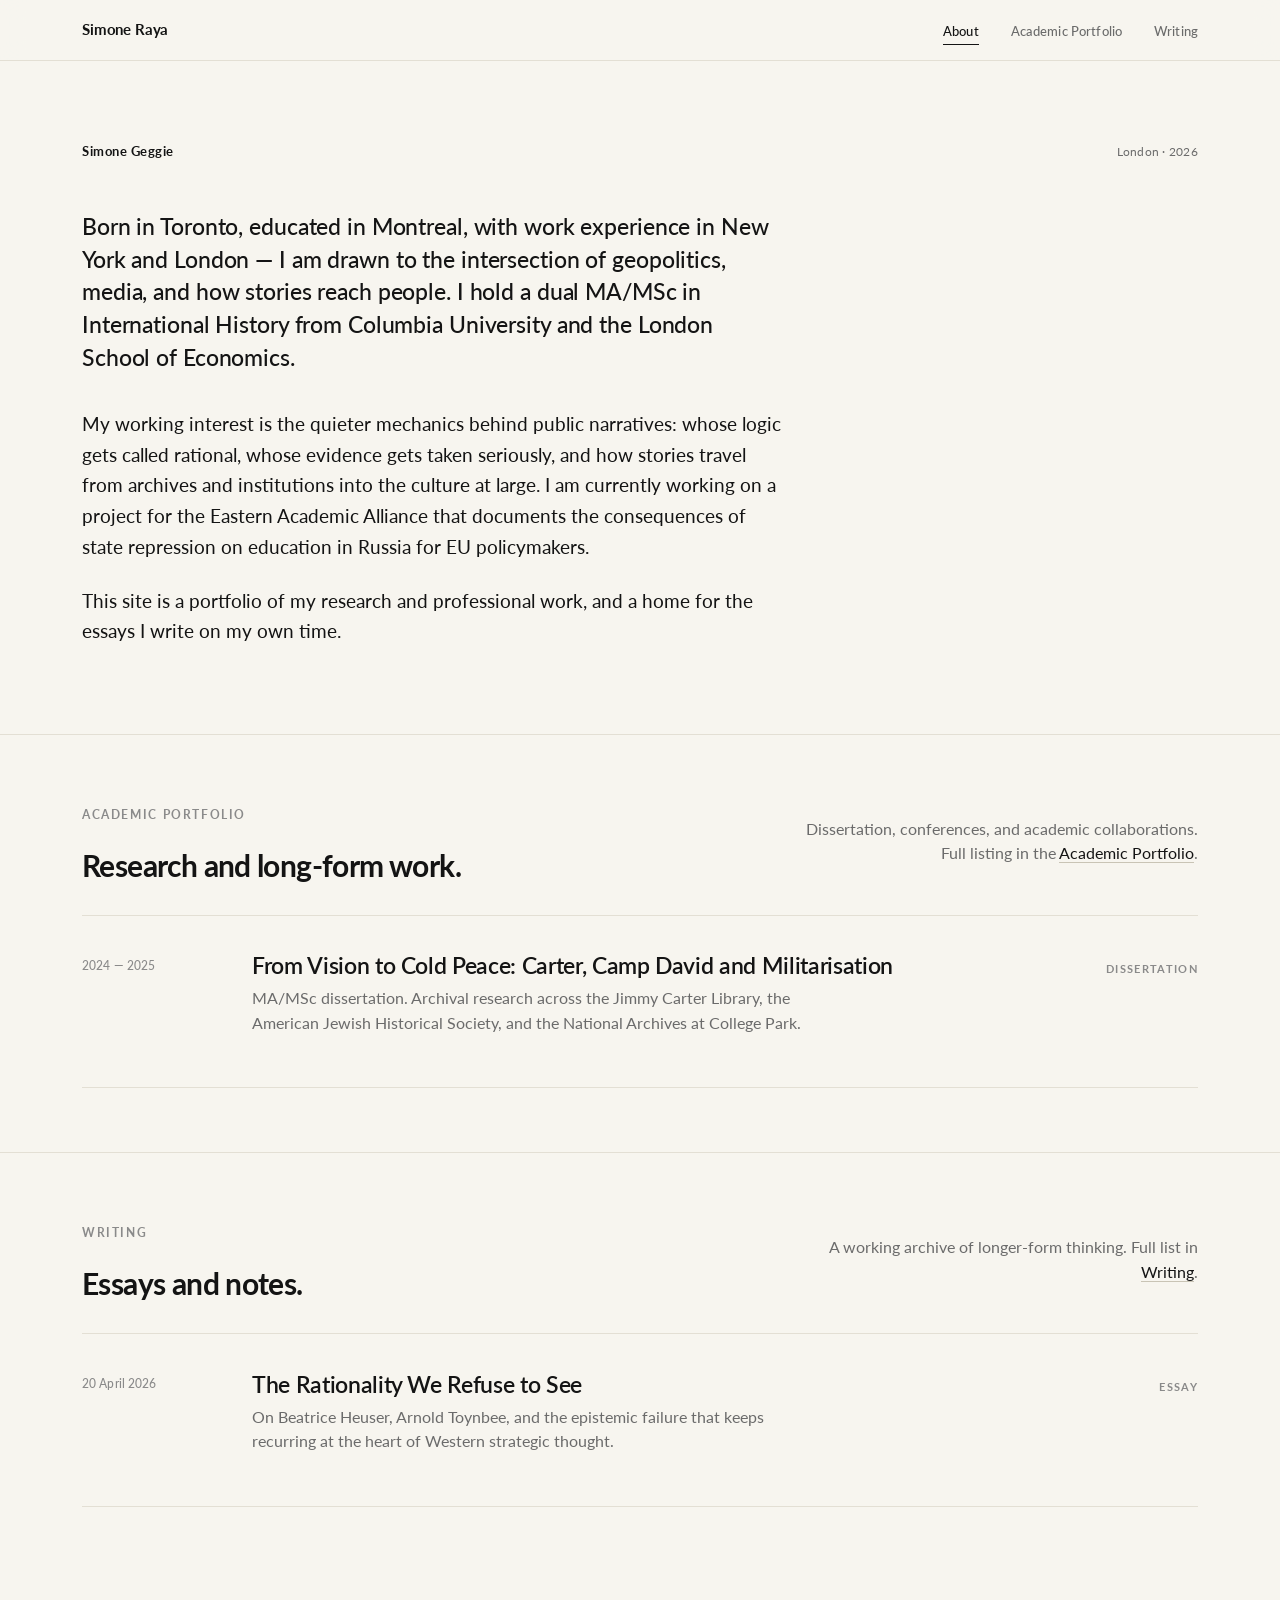
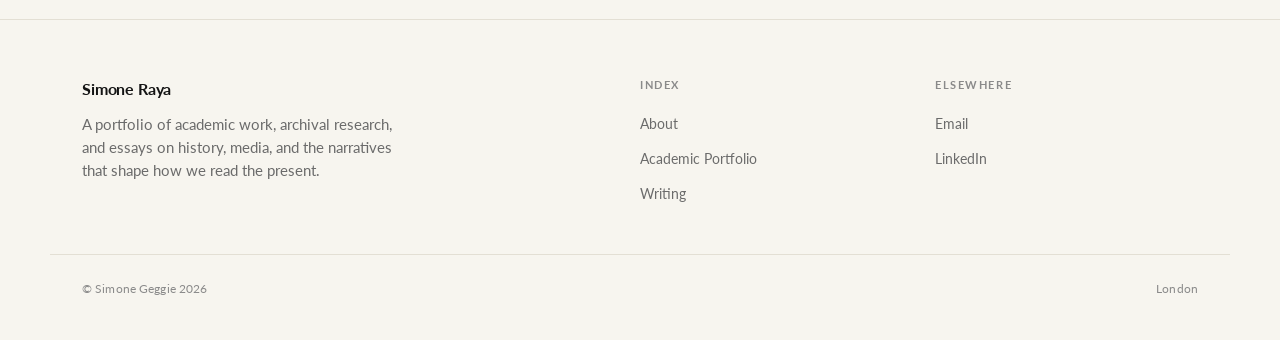
==== commit f478513b: "Update index.html" ====
--- a/index.html
+++ b/index.html
@@ -24,7 +24,7 @@
 <section class="hero">
     <div class="container">
         <div class="hero-masthead fade-in">
-            <span class="hero-masthead-name">Simone Raya</span>
+            <span class="hero-masthead-name">Simone Geggie</span>
             <span class="hero-masthead-meta">London · 2026</span>
         </div>
 
@@ -103,12 +103,11 @@
             <ul class="footer-list">
                 <li><a href="mailto:hello@example.com">Email</a></li>
                 <li><a href="#">LinkedIn</a></li>
-                <li><a href="#">Instagram</a></li>
             </ul>
         </div>
     </div>
     <div class="footer-meta">
-        <span>© Simone Raya 2026</span>
+        <span>© Simone Geggie 2026</span>
         <span>London</span>
     </div>
 </footer>
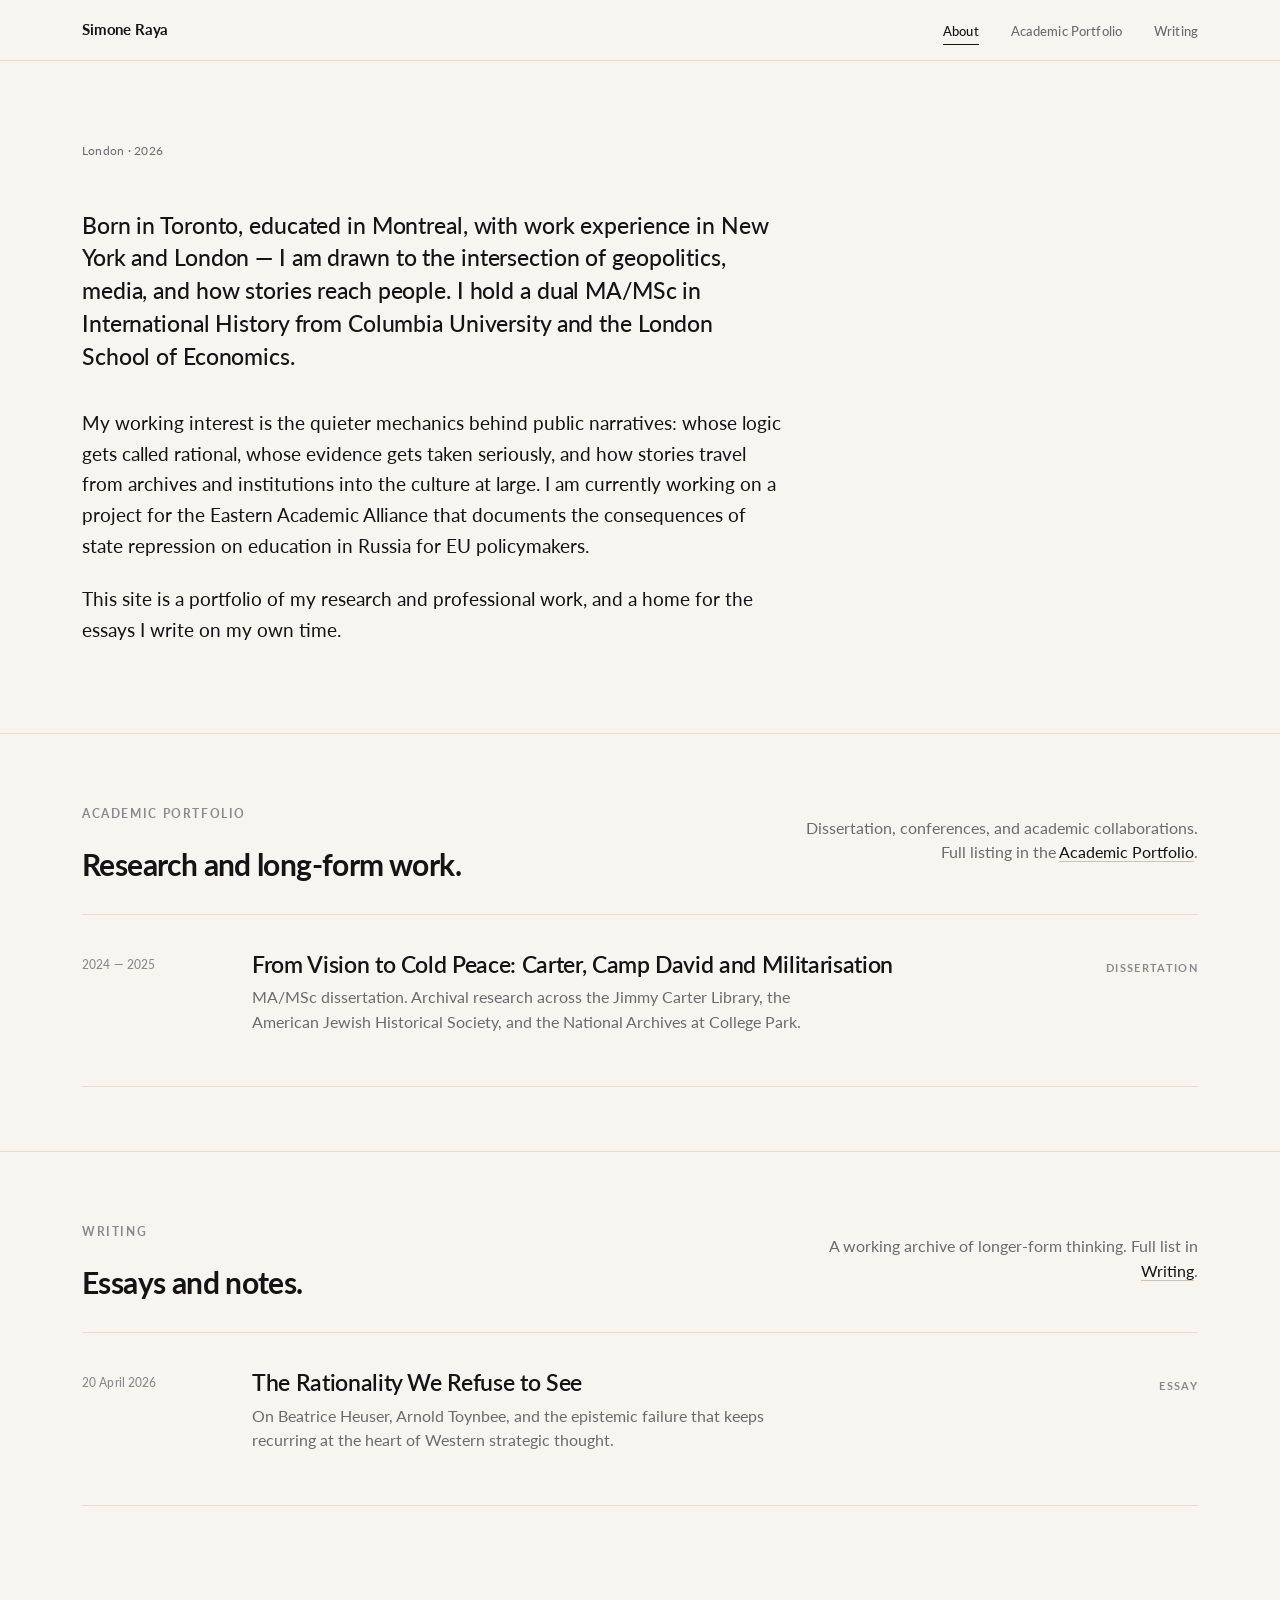
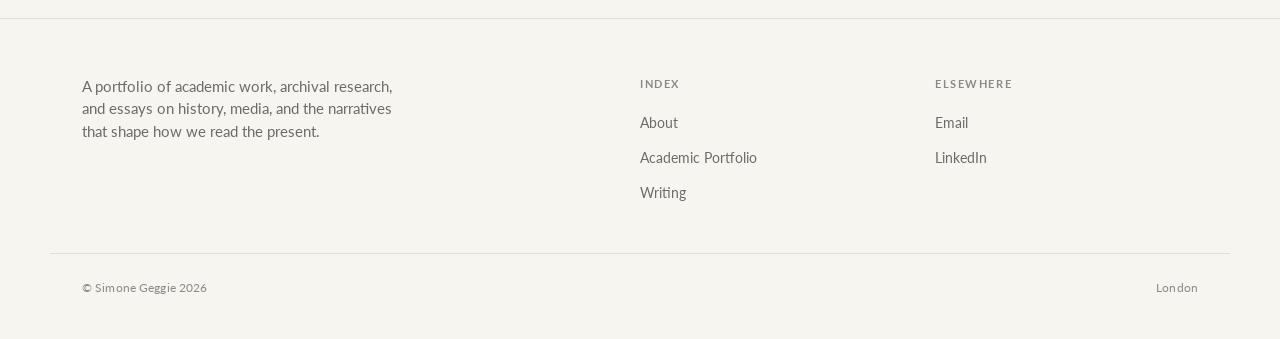
==== commit 2c647233: "Update index.html" ====
--- a/index.html
+++ b/index.html
@@ -24,7 +24,6 @@
 <section class="hero">
     <div class="container">
         <div class="hero-masthead fade-in">
-            <span class="hero-masthead-name">Simone Geggie</span>
             <span class="hero-masthead-meta">London · 2026</span>
         </div>
 
@@ -87,7 +86,6 @@
 <footer>
     <div class="footer-inner">
         <div>
-            <p class="footer-brand">Simone Raya</p>
             <p class="footer-tag">A portfolio of academic work, archival research, and essays on history, media, and the narratives that shape how we read the present.</p>
         </div>
         <div>
@@ -101,8 +99,8 @@
         <div>
             <p class="footer-label">Elsewhere</p>
             <ul class="footer-list">
-                <li><a href="mailto:hello@example.com">Email</a></li>
-                <li><a href="#">LinkedIn</a></li>
+                <li><a href="mailto:simone.geggie@gmail.com">Email</a></li>
+                <li><a href="https://www.linkedin.com/in/simone-geggie" target="_blank" rel="noopener">LinkedIn</a></li>
             </ul>
         </div>
     </div>
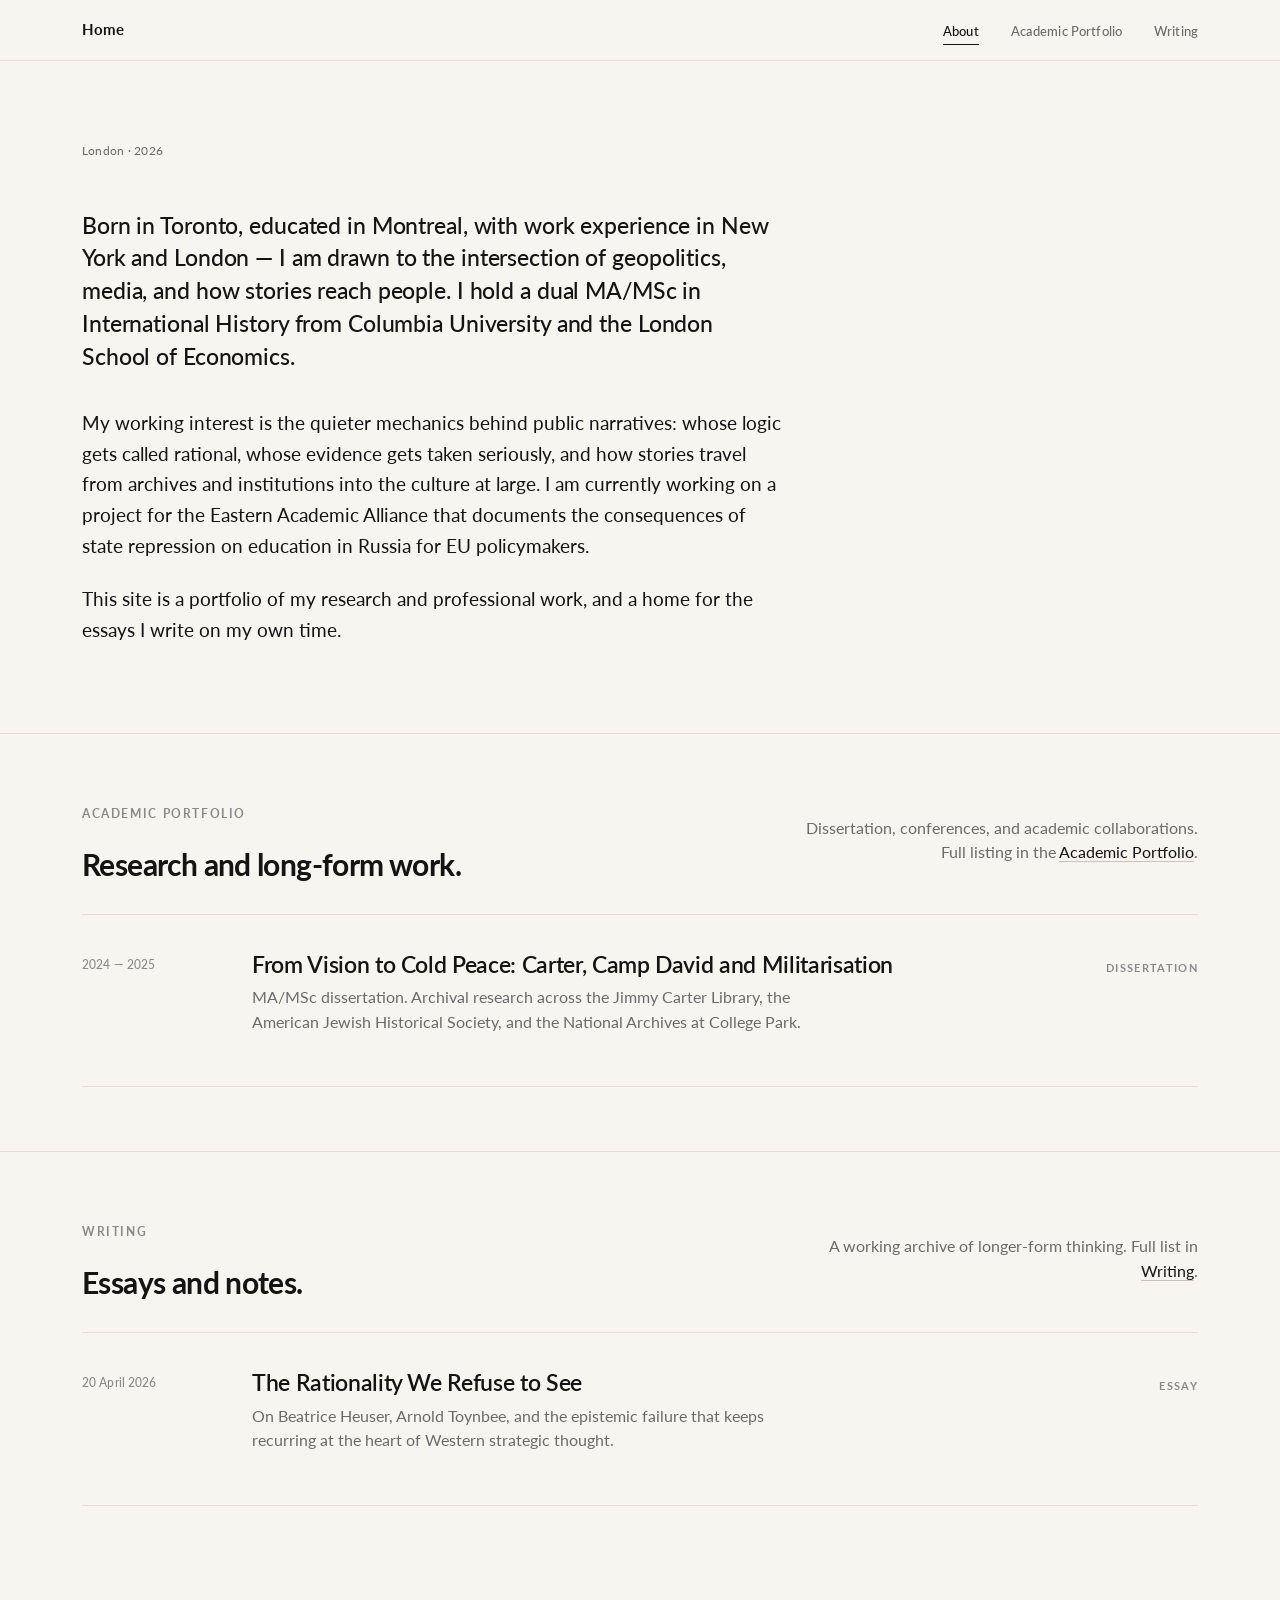
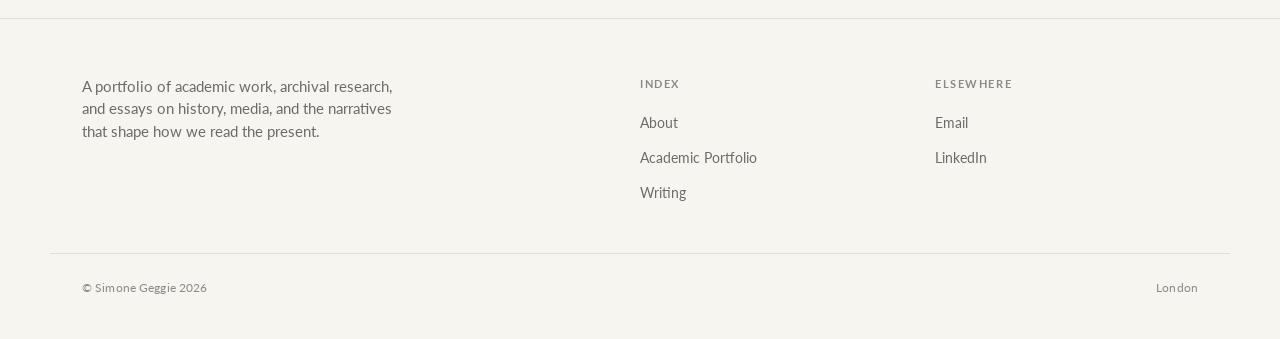
==== commit cba71877: "Update index.html" ====
--- a/index.html
+++ b/index.html
@@ -12,7 +12,7 @@
 
 <nav class="nav">
     <div class="nav-inner">
-        <a href="index.html" class="nav-brand">Simone Raya</a>
+        <a href="index.html" class="nav-brand">Home</a>
         <ul class="nav-links">
             <li><a href="index.html">About</a></li>
             <li><a href="portfolio.html">Academic Portfolio</a></li>
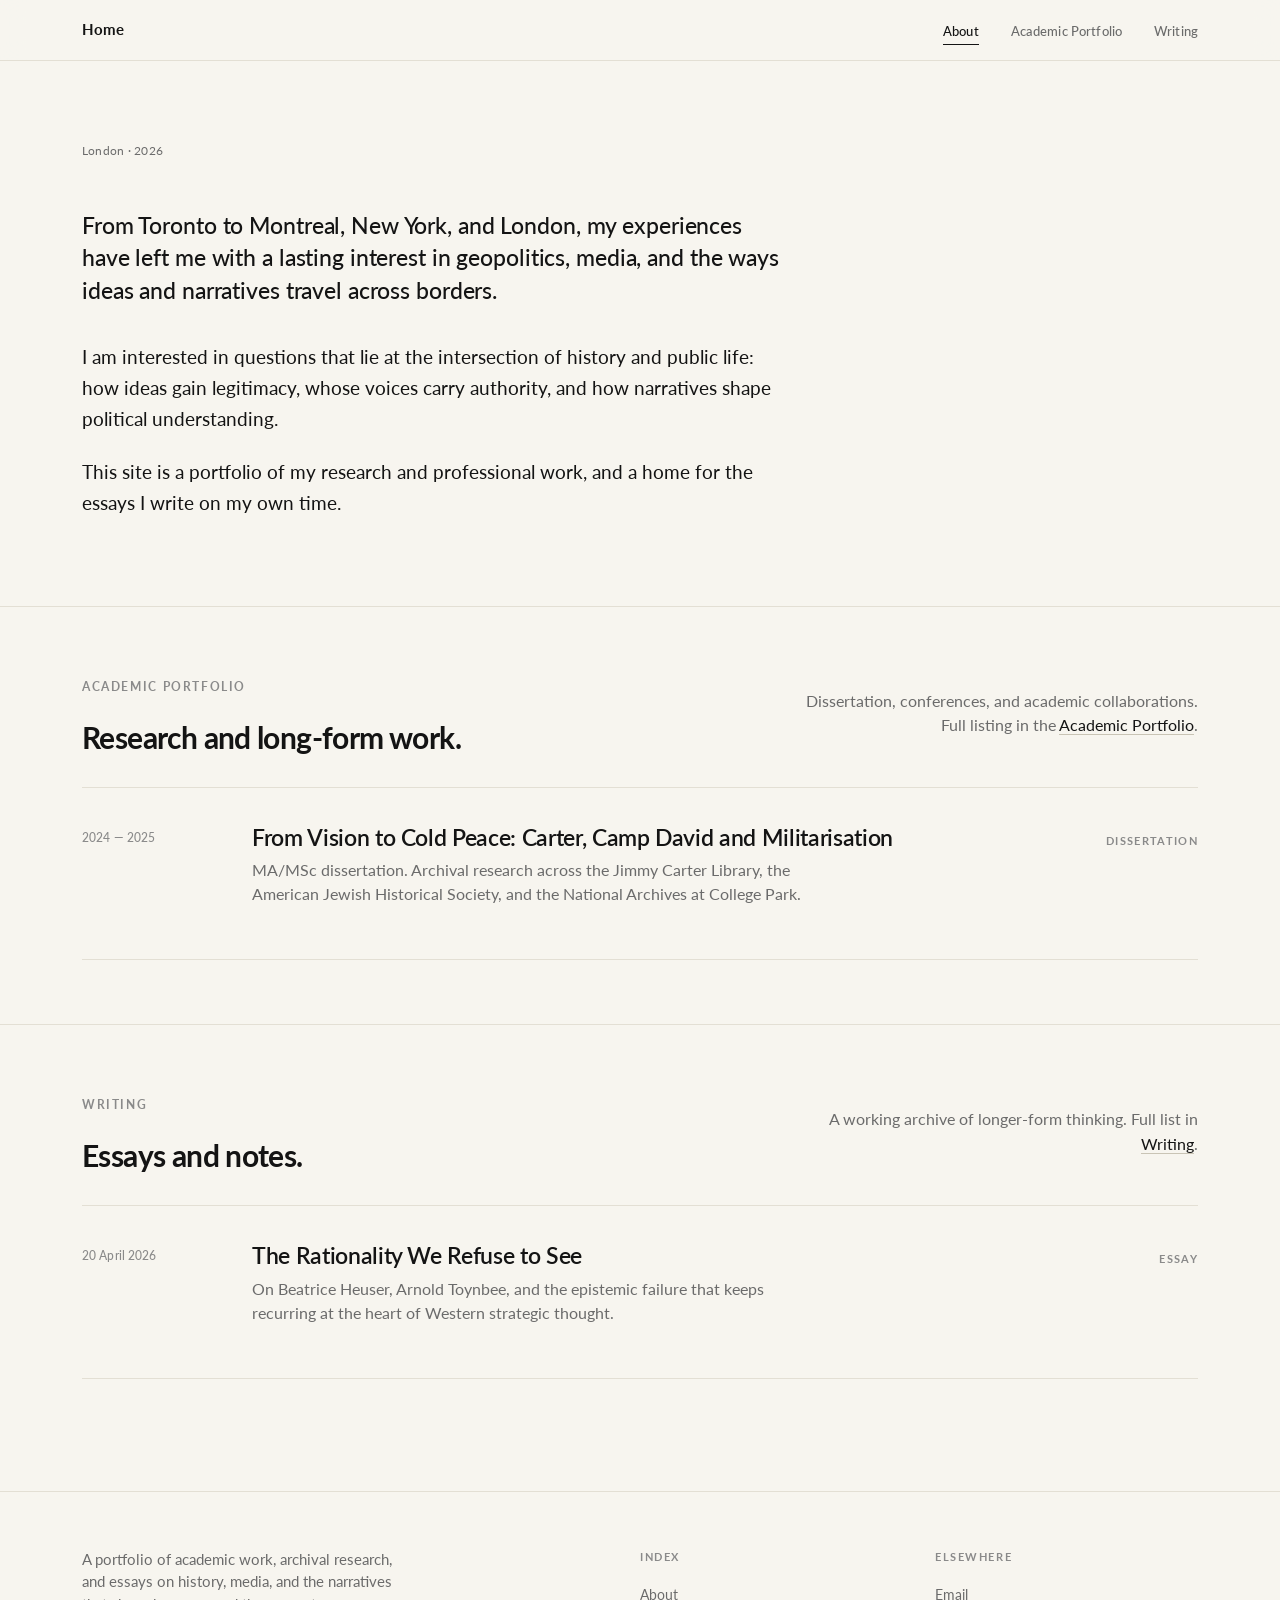
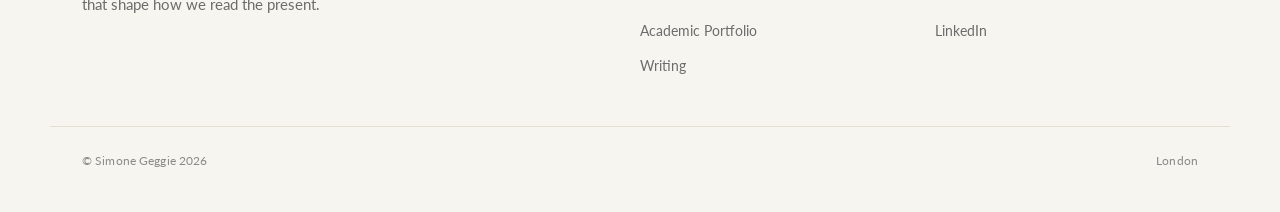
==== commit 2a042c64: "Update index.html" ====
--- a/index.html
+++ b/index.html
@@ -28,10 +28,9 @@
         </div>
 
         <div class="hero-body fade-in">
-            <p>Born in Toronto, educated in Montreal, with work experience in New York and London — I am drawn to the intersection of geopolitics, media, and how stories reach people. I hold a dual MA/MSc in International History from Columbia University and the London School of Economics.</p>
 
-            <p>My working interest is the quieter mechanics behind public narratives: whose logic gets called rational, whose evidence gets taken seriously, and how stories travel from archives and institutions into the culture at large. I am currently working on a project for the Eastern Academic Alliance that documents the consequences of state repression on education in Russia for EU policymakers.</p>
-
+            <p>From Toronto to Montreal, New York, and London, my experiences have left me with a lasting interest in geopolitics, media, and the ways ideas and narratives travel across borders.</p>
+            <p>I am interested in questions that lie at the intersection of history and public life: how ideas gain legitimacy, whose voices carry authority, and how narratives shape political understanding.</p>
             <p>This site is a portfolio of my research and professional work, and a home for the essays I write on my own time.</p>
         </div>
     </div>
--- a/css/style.css
+++ b/css/style.css
@@ -498,7 +498,7 @@
 
 @media (min-width: 820px) {
     .port-item {
-        grid-template-columns: 180px 1fr;
+        grid-template-columns: 280px 1fr;
         gap: 3rem;
     }
 }
@@ -563,6 +563,45 @@
     border-bottom-color: var(--accent-hover);
 }
 
+.port-content-flex {
+    display: flex;
+    gap: 2rem;
+    align-items: flex-start;
+    flex-direction: row;
+}
+
+.port-text {
+    flex: 1;
+}
+
+.port-images {
+    display: flex;
+    flex-direction: row;
+    gap: 1rem;
+    flex: 0 0 auto;
+}
+
+.port-images img {
+    width: 100%;
+    height: 250px;
+    border-radius: 3px;
+    object-fit: cover;
+}
+
+.port-image-item {
+    flex: 1;
+}
+
+@media (max-width: 900px) {
+    .port-content-flex {
+        flex-direction: column;
+    }
+    
+    .port-images {
+        flex: 0 0 auto;
+        width: 100%;
+    }
+}
 /* ---------- Footer ---------- */
 
 footer {
@@ -631,6 +670,26 @@
     letter-spacing: 0.01em;
     flex-wrap: wrap;
     gap: 1rem;
+}
+/* ---------- Blog Post Image ---------- */
+
+.article-image {
+    margin: 2rem 0;
+    text-align: center;
+}
+
+.article-image img {
+    width: 400px;
+    height: auto;
+    display: block;
+    margin: 0 auto;
+}
+
+.article-image figcaption {
+    font-size: 0.875rem;
+    color: var(--ink-soft);
+    margin-top: 0.5rem;
+    font-style: italic;
 }
 
 /* ---------- Back link ---------- */
